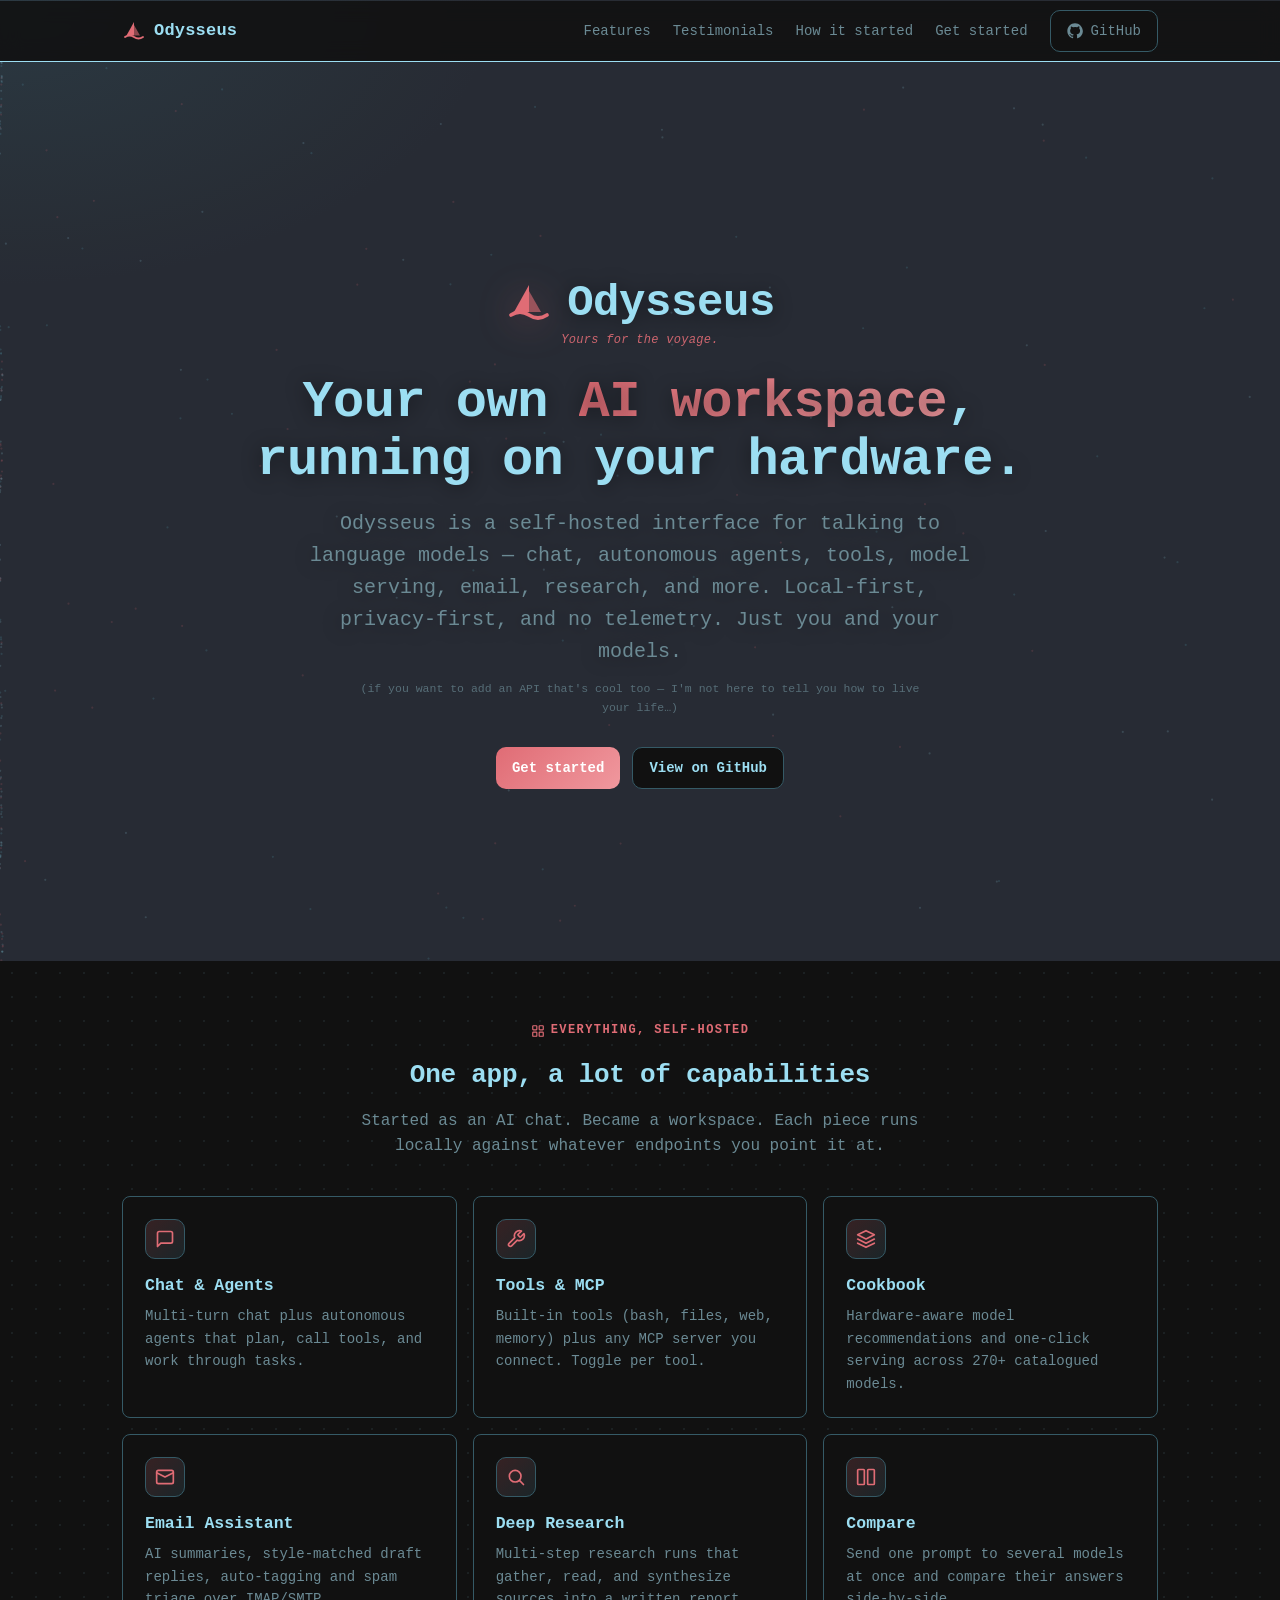
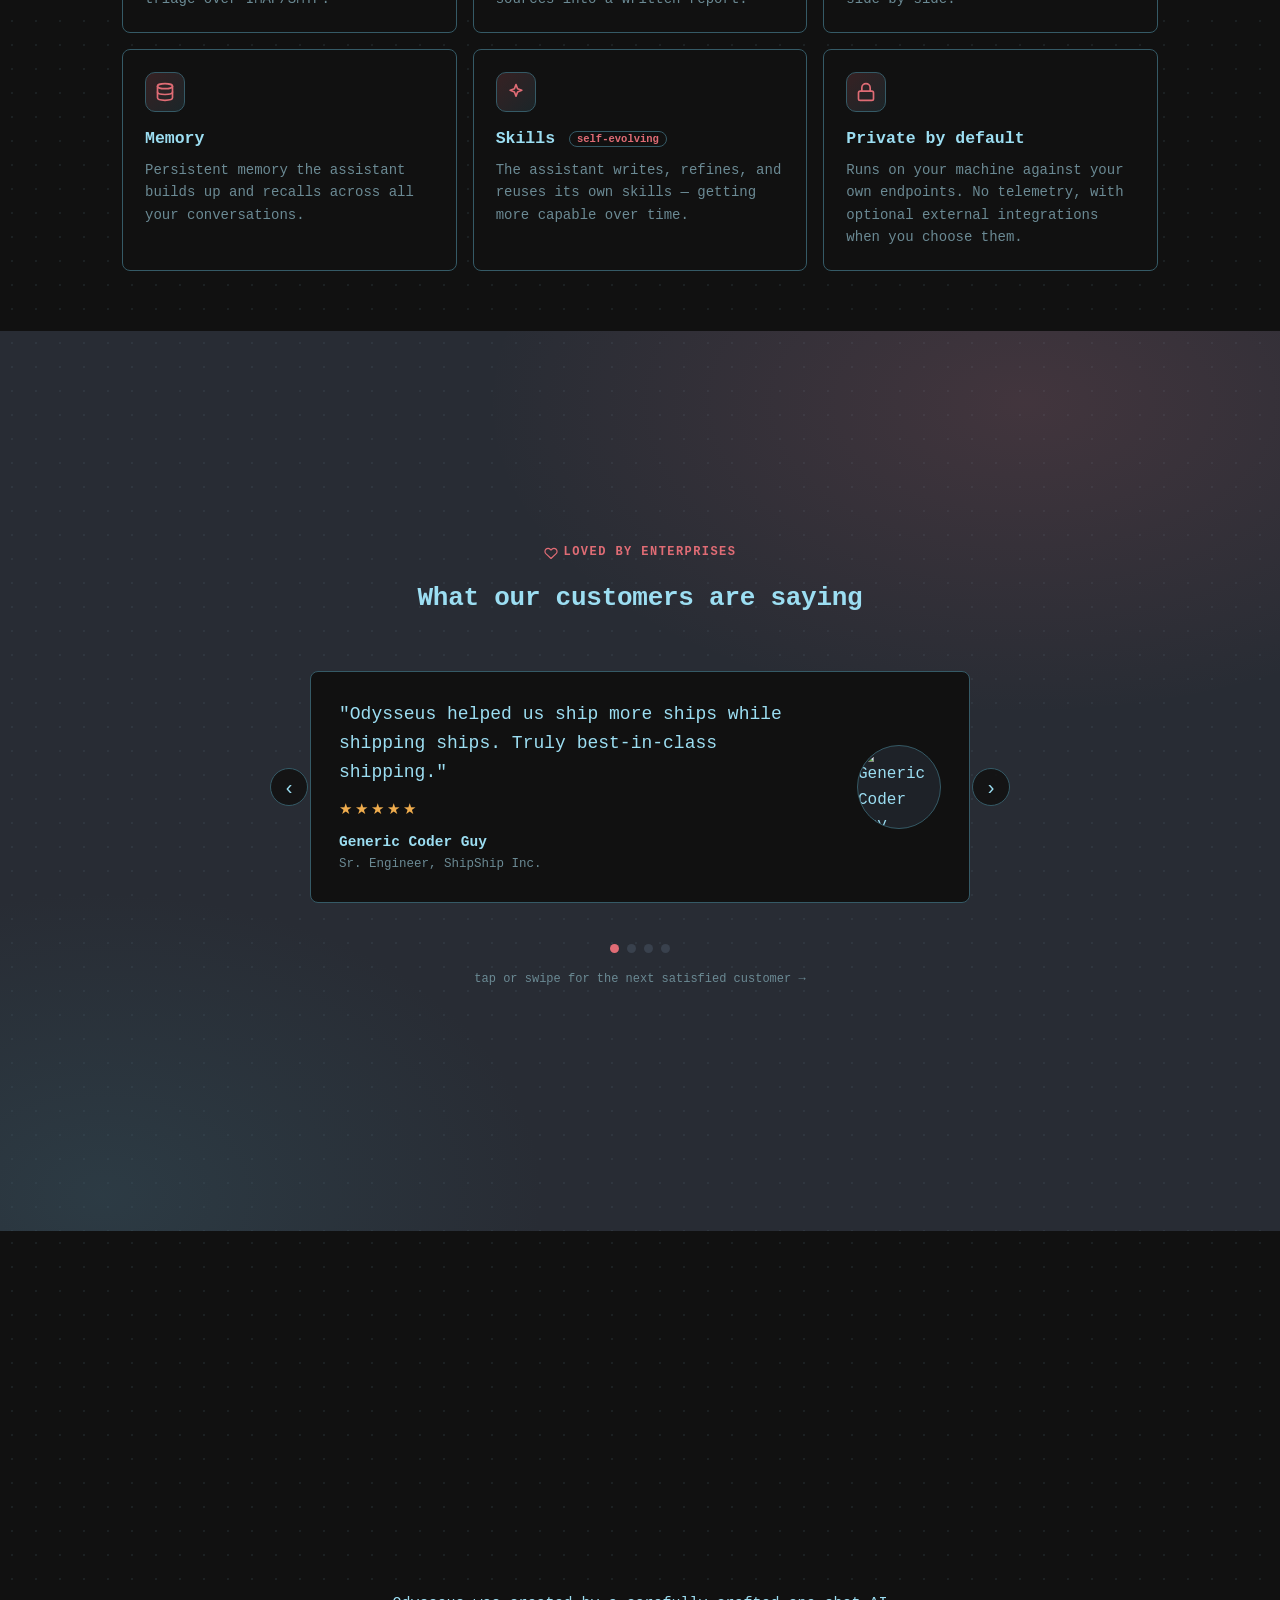
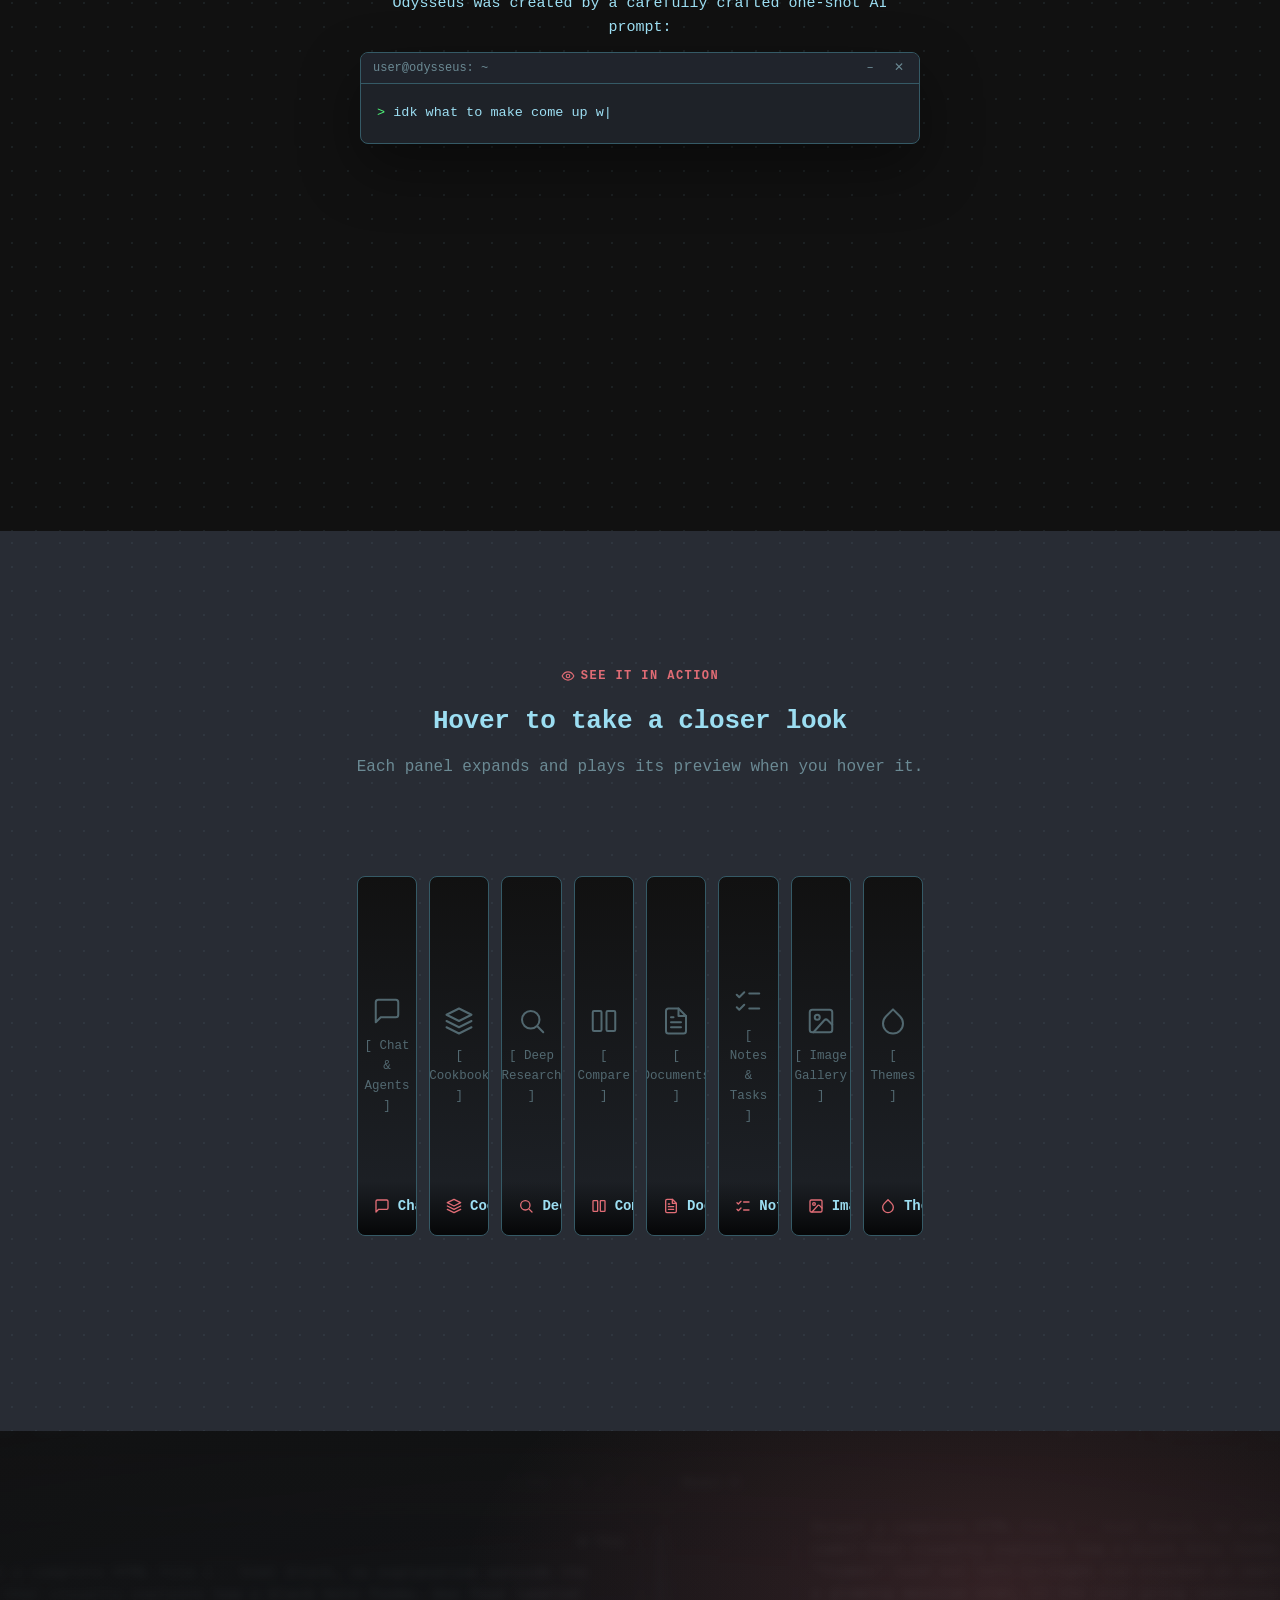
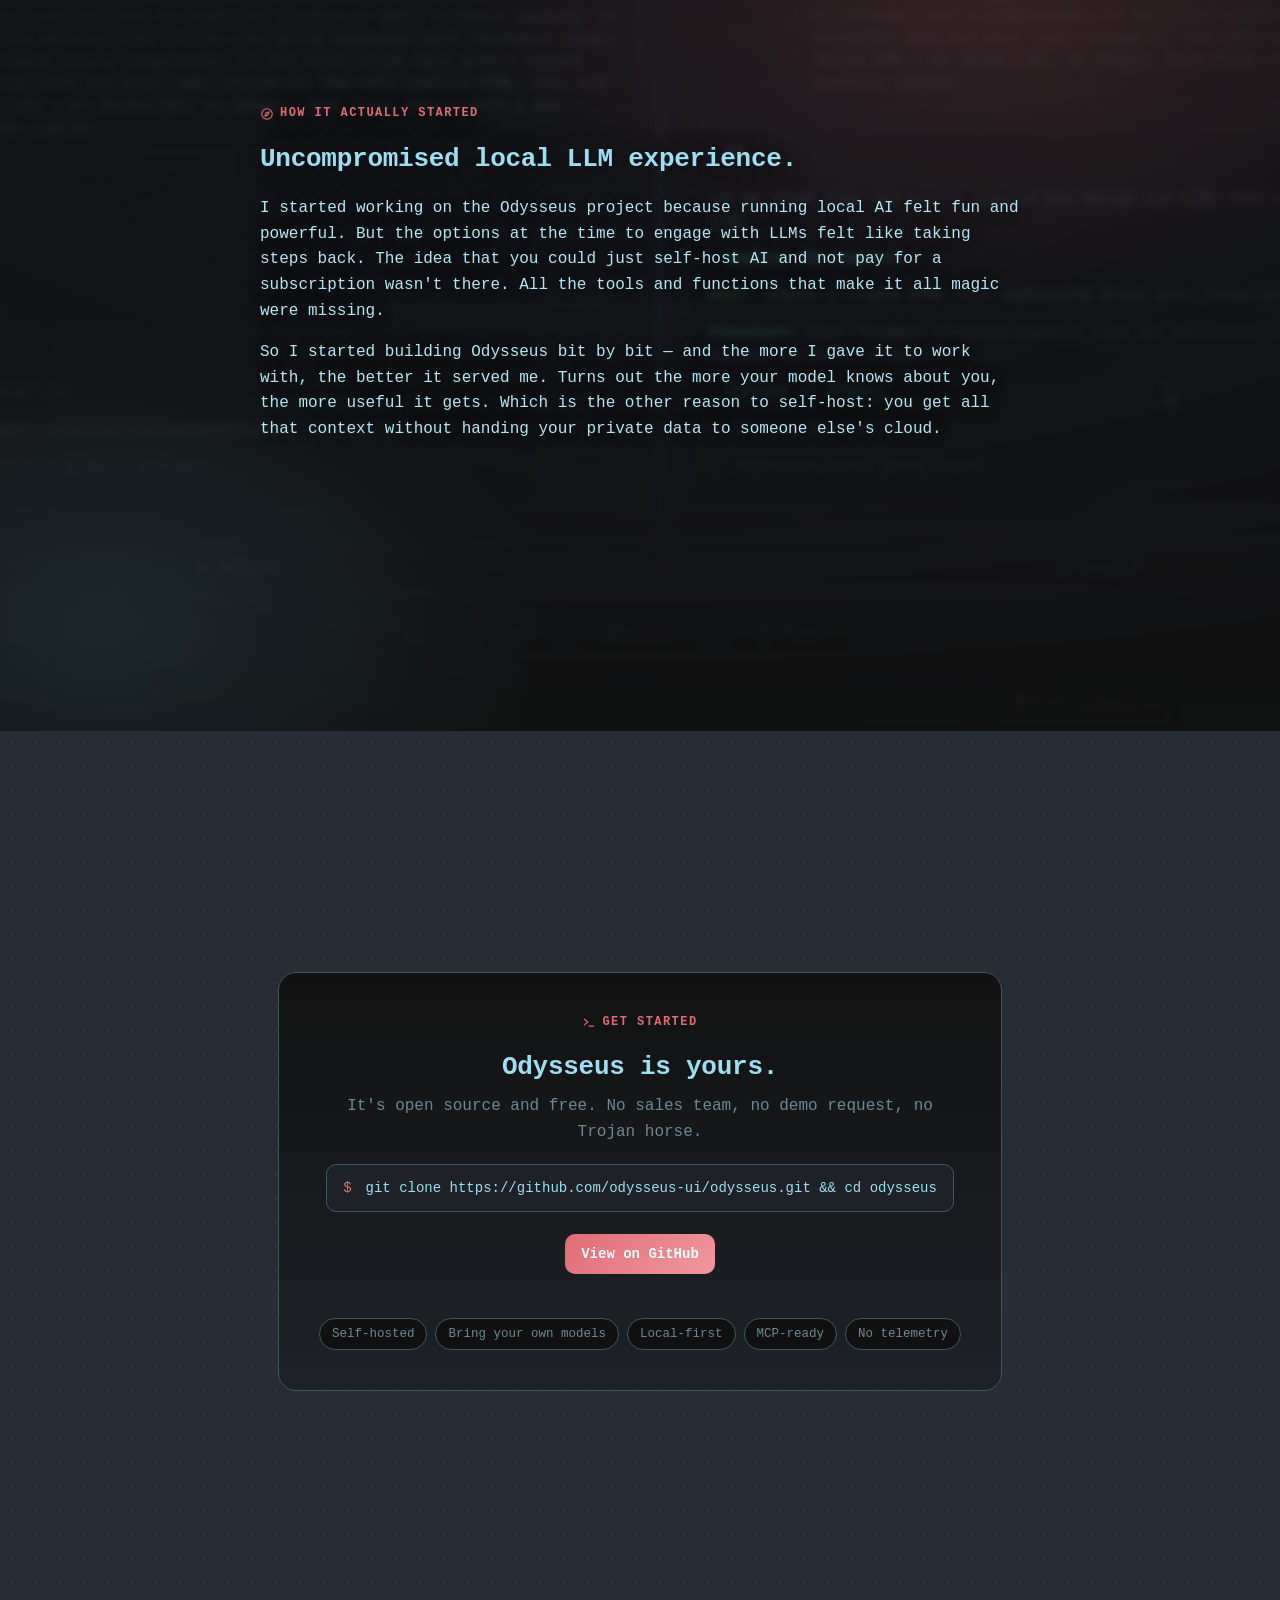
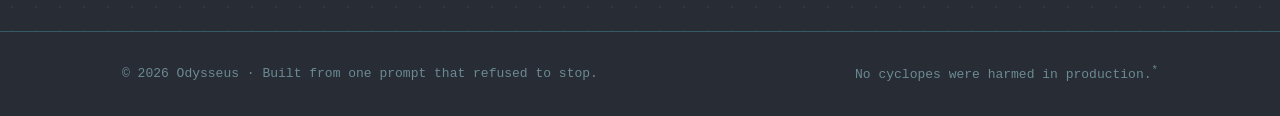
==== docs/index.html @ e5c99a5e "Odysseus v1.0" ====
<!DOCTYPE html>
<html lang="en">
<head>
<meta charset="utf-8">
<meta name="viewport" content="width=device-width, initial-scale=1.0">
<meta name="description" content="Odysseus — a self-hosted AI workspace: chat, agents, tools, model serving, email, research, and more. Your models, your hardware, your data.">
<title>Odysseus — A Self-Hosted AI Workspace</title>
<link rel="icon" type="image/svg+xml" href="data:image/svg+xml,%3Csvg xmlns='http://www.w3.org/2000/svg' viewBox='0 0 32 32'%3E%3Cpath d='M16 4L16 22L6 22Z' fill='%23e06c75'/%3E%3Cpath d='M16 8L16 22L24 22Z' fill='%23e06c75' opacity='0.6'/%3E%3Cpath d='M4 24Q10 20 16 24Q22 28 28 24' stroke='%23e06c75' stroke-width='2.5' fill='none' stroke-linecap='round'/%3E%3C/svg%3E">
<style>
  :root {
    /* Odysseus default theme — exact app tokens */
    --bg: #282c34;
    --bg2: #1e2228;          /* app code/hl background */
    --panel: #111;           /* app panel surface */
    --panel2: #1e2228;
    --fg: #9cdef2;           /* signature cyan text */
    --heading: #9cdef2;
    --muted: #6b8a94;        /* app subheader */
    --border: #355a66;       /* teal border */
    --accent: #e06c75;       /* app accent (the send-button coral) */
    --accent2: #f0989e;      /* lighter coral for gradients */
    --green: #50fa7b;
    --gold: #f0ad4e;         /* app --warn */
    --red: #e06c75;
    --radius: 8px;
  }
  * { box-sizing: border-box; }
  html { scroll-behavior: smooth; scroll-snap-type: y mandatory; scroll-padding-top: 60px; }
  /* Each section is a full-viewport "page" with its content centered, so only
     one shows at a time and the snap is obvious. */
  .hero, section {
    scroll-snap-align: start; min-height: 100vh;
    display: flex; flex-direction: column; justify-content: center;
  }
  /* Alternate the page backgrounds: slate (the body) ↔ black, to make each
     page boundary obvious. */
  /* Subtle dot-grid texture across the whole page. */
  section:nth-of-type(odd) {
    background-color: #111111;
    background-image: radial-gradient(circle, rgba(156,222,242,0.075) 1px, transparent 1.4px);
    background-size: 24px 24px;
  }
  section:nth-of-type(even) {
    background-color: var(--bg);
    background-image: radial-gradient(circle, rgba(156,222,242,0.06) 1px, transparent 1.4px);
    background-size: 24px 24px;
  }
  /* Customers section gets a brand-colored gradient glow over the dots. */
  #testimonials {
    background-color: var(--bg);
    background-image:
      radial-gradient(900px 520px at 80% 8%, rgba(224,108,117,0.14), transparent 60%),
      radial-gradient(760px 520px at 8% 96%, rgba(53,90,102,0.32), transparent 58%),
      radial-gradient(circle, rgba(156,222,242,0.06) 1px, transparent 1.4px);
    background-size: cover, cover, 24px 24px;
  }
  /* Domino reveal — each section fades/slides up as it scrolls into view. */
  .hero, section { opacity: 0; transform: translateY(24px); transition: opacity .6s cubic-bezier(.2,.7,.2,1), transform .6s cubic-bezier(.2,.7,.2,1); }
  .hero.in, section.in { opacity: 1; transform: none; }
  @media (prefers-reduced-motion: reduce) {
    html { scroll-snap-type: none; }
    .hero, section { opacity: 1 !important; transform: none !important; transition: none; }
  }
  /* Capabilities cards cascade in like the app's domino expand. */
  #features .feature { opacity: 0; transform: translateY(16px); }
  #features.in .feature { animation: domino-in .5s cubic-bezier(.2,.7,.2,1) forwards; }
  #features.in .feature:nth-child(1) { animation-delay: .04s; }
  #features.in .feature:nth-child(2) { animation-delay: .09s; }
  #features.in .feature:nth-child(3) { animation-delay: .14s; }
  #features.in .feature:nth-child(4) { animation-delay: .19s; }
  #features.in .feature:nth-child(5) { animation-delay: .24s; }
  #features.in .feature:nth-child(6) { animation-delay: .29s; }
  #features.in .feature:nth-child(7) { animation-delay: .34s; }
  #features.in .feature:nth-child(8) { animation-delay: .39s; }
  #features.in .feature:nth-child(9) { animation-delay: .44s; }
  @keyframes domino-in { to { opacity: 1; transform: none; } }
  body {
    margin: 0;
    background:
      radial-gradient(1100px 520px at 82% -10%, rgba(224,108,117,0.12), transparent 60%),
      radial-gradient(900px 520px at 0% 0%, rgba(53,90,102,0.30), transparent 55%),
      var(--bg);
    color: var(--fg);
    font-family: 'Fira Code', ui-monospace, SFMono-Regular, Menlo, Consolas, monospace;
    line-height: 1.6;
    -webkit-font-smoothing: antialiased;
  }
  a { color: var(--accent); text-decoration: none; }
  .wrap { max-width: 1080px; margin: 0 auto; padding: 0 22px; }

  /* Nav */
  nav {
    position: sticky; top: 0; z-index: 50;
    backdrop-filter: blur(10px);
    background: rgba(17,17,17,0.88);
    border-bottom: 1px solid #9cdef2;
  }
  nav .wrap { display: flex; align-items: center; justify-content: space-between; height: 60px; }
  .brand { display: flex; align-items: center; gap: 8px; font-weight: 700; font-size: 17px; letter-spacing: 0.2px; color: var(--heading); }
  .brand .boat { color: var(--accent); flex-shrink: 0; }
  .nav-links { display: flex; align-items: center; gap: 22px; }
  .nav-links a { color: var(--muted); font-size: 14px; font-weight: 500; }
  .nav-links a:hover { color: var(--fg); }
  .btn {
    display: inline-flex; align-items: center; gap: 8px;
    padding: 9px 16px; border-radius: 10px; font-weight: 600; font-size: 14px;
    border: 1px solid var(--border); color: var(--fg); background: var(--panel);
    transition: transform .12s ease, border-color .12s ease, background .12s ease;
  }
  .btn:hover { transform: translateY(-1px); border-color: var(--accent); }
  .btn.primary {
    background: linear-gradient(135deg, var(--accent), var(--accent2));
    color: #fff; border: none;
  }
  .btn.primary:hover { filter: brightness(1.07); }

  /* Hero */
  .hero { padding: 86px 0 40px; text-align: center; position: relative; overflow: hidden; }
  #hero-flow { position: absolute; inset: 0; width: 100%; height: 100%; z-index: 0; pointer-events: none; opacity: 0.9; }
  .hero .wrap { position: relative; z-index: 2; }
  .hero h1, .hero .lede, .hero .wordmark { text-shadow: 0 2px 20px rgba(0,0,0,0.45); }
  @media (prefers-reduced-motion: reduce) { #hero-flow { display: none; } }
  .badge {
    display: inline-flex; align-items: center; gap: 7px;
    font-size: 12.5px; color: var(--muted); border: 1px solid var(--border);
    background: var(--panel); padding: 5px 12px; border-radius: 999px; margin-bottom: 22px;
  }
  .badge .dot { width: 7px; height: 7px; border-radius: 50%; background: var(--green); box-shadow: 0 0 8px var(--green); }
  .hero-logo { display: flex; align-items: center; justify-content: center; gap: 14px; color: var(--accent); margin-bottom: 4px; }
  .hero-logo svg { filter: drop-shadow(0 4px 18px rgba(224,108,117,0.35)); }
  .hero-logo .wordmark { font-size: clamp(30px, 6vw, 44px); font-weight: 700; color: var(--heading); letter-spacing: -0.01em; line-height: 1; }
  .hero h1 {
    font-size: clamp(32px, 5.4vw, 52px); line-height: 1.12; margin: 0 0 18px;
    letter-spacing: -0.01em; font-weight: 700; color: var(--heading);
  }
  .hero h1 .grad {
    background: linear-gradient(120deg, var(--accent), var(--accent2));
    -webkit-background-clip: text; background-clip: text; -webkit-text-fill-color: transparent;
  }
  .hero .slogan { font-style: italic; color: var(--accent); font-size: 12px; margin: 0 0 24px; letter-spacing: 0.3px; opacity: 0.9; }
  .hero p.lede { font-size: clamp(16px, 2.4vw, 20px); color: var(--muted); max-width: 680px; margin: 0 auto 30px; }
  .hero-cta { display: flex; gap: 12px; justify-content: center; flex-wrap: wrap; }

  /* terminal origin card */
  .term-intro { color: var(--fg); font-size: clamp(13px, 1.8vw, 15px); margin: 34px auto 0; max-width: 560px; }
  .term {
    max-width: 620px; margin: 12px auto 0; text-align: left;
    background: var(--bg2); border: 1px solid var(--border); border-radius: var(--radius);
    overflow: hidden; box-shadow: 0 24px 60px rgba(0,0,0,0.4);
  }
  .term-bar { display: flex; align-items: center; justify-content: space-between; padding: 5px 6px 5px 12px; border-bottom: 1px solid var(--border); background: #20242c; }
  .term-bar .ttl { color: var(--muted); font-size: 12px; font-family: 'Fira Code', ui-monospace, monospace; }
  .term-bar .winbtns { display: flex; gap: 1px; }
  .term-bar .winbtns span { cursor: pointer; }
  .term { transition: opacity .18s ease, transform .18s ease; }
  /* Minimized = a rounded "pill", like the app's tab-down dock chip. */
  .term.term-min { max-width: max-content; border-radius: 999px; box-shadow: 0 6px 22px rgba(0,0,0,0.4); }
  .term.term-min .term-bar { border-bottom: none; border-radius: 999px; padding: 7px 10px 7px 16px; gap: 12px; background: var(--panel); }
  .term.term-min pre { display: none; }
  .term.term-closed { opacity: 0; transform: scale(0.96); pointer-events: none; height: 0; margin: 0 auto; border: 0; overflow: hidden; }
  .term-reopen {
    display: none; margin: 14px auto 0; font-family: 'Fira Code', monospace; font-size: 12px;
    color: var(--muted); background: none; border: 1px dashed var(--border); border-radius: 6px;
    padding: 5px 12px; cursor: pointer;
  }
  .term-reopen:hover { color: var(--accent); border-color: var(--accent); }
  .term-reopen.show { display: inline-block; }
  .term-bar .winbtns span {
    width: 28px; height: 20px; display: inline-flex; align-items: center; justify-content: center;
    border-radius: 4px; color: var(--muted); font-size: 12px; line-height: 1;
  }
  .term-bar .winbtns span:hover { background: rgba(156,222,242,0.12); color: var(--fg); }
  .term-bar .winbtns span.x:hover { background: #c0392b; color: #fff; }
  .term pre {
    margin: 0; padding: 18px 16px; font-family: ui-monospace, SFMono-Regular, Menlo, monospace;
    font-size: 13.5px; color: var(--fg); line-height: 1.7; white-space: pre-wrap;
  }
  .term .cs { color: var(--green); } .term .cm { color: #828997; }
  .term-cursor { display: inline-block; color: var(--fg); font-weight: 400; animation: term-blink 1.05s steps(1) infinite; }
  @keyframes term-blink { 50% { opacity: 0; } }

  /* Sections */
  section { padding: 60px 0; }
  .eyebrow { color: var(--accent); font-weight: 700; font-size: 12px; letter-spacing: 0.12em; text-transform: uppercase; display: inline-flex; align-items: center; gap: 6px; }
  .eyebrow svg { width: 14px; height: 14px; flex-shrink: 0; }
  h2.h { font-size: clamp(19px, 2.7vw, 26px); margin: 8px 0 12px; letter-spacing: -0.01em; color: var(--heading); font-weight: 700; }
  .sub { color: var(--muted); max-width: 620px; }
  .center { text-align: center; }
  .center .sub { margin: 0 auto; }

  /* Testimonial gag — single featured testimonial, click/swipe to cycle (all sizes) */
  .tcarousel-wrap { position: relative; max-width: 820px; margin: 36px auto 0; }
  .tarrow {
    position: absolute; top: 50%; transform: translateY(-50%); z-index: 4;
    width: 38px; height: 38px; border-radius: 50%;
    background: rgba(17,17,17,0.85); border: 1px solid var(--border); color: var(--fg);
    font-size: 20px; line-height: 1; cursor: pointer;
    display: flex; align-items: center; justify-content: center;
    transition: border-color .12s ease, color .12s ease;
  }
  .tarrow:hover { border-color: var(--accent); color: var(--accent); }
  .tarrow.prev { left: 0; }
  .tarrow.next { right: 0; }
  .tgrid {
    display: block; position: relative; overflow: hidden; cursor: pointer;
    margin: 0 auto; max-width: 740px;
  }
  .tgrid .tcard {
    display: none;
    flex-direction: row-reverse; align-items: center; gap: 24px; text-align: left;
    background: var(--panel); border: 1px solid var(--border); border-radius: var(--radius);
    padding: 28px;
  }
  .tgrid .tcard.active { display: flex; animation: tslide .25s ease both; }
  .tgrid .tcard.active.shake { animation: tshake .5s ease-in-out 2 both; }
  .tcard .av {
    width: 84px; height: 84px; border-radius: 50%; overflow: hidden;
    border: 1px solid var(--border); background: var(--panel2); flex: 0 0 auto;
  }
  .tcard .av img, .tcard .av svg { width: 100%; height: 100%; object-fit: cover; display: block; }
  .tcard .tmeta { flex: 1 1 auto; }
  .tcard .q { font-size: 18px; color: var(--fg); margin: 0 0 12px; }
  .tcard .stars { font-size: 15px; letter-spacing: 3px; margin: 0 0 8px; color: var(--gold); }
  .tcard .stars.zero { color: var(--muted); opacity: 0.5; }
  .tcard .nm { font-weight: 700; font-size: 14.5px; }
  .tcard .rl { color: var(--muted); font-size: 12.5px; }
  .tcard.cyclops { border-color: rgba(255,90,90,0.45); background: linear-gradient(180deg, rgba(255,80,80,0.06), var(--panel)); }
  .tcard.cyclops .q { color: #ff8a8a; font-weight: 700; letter-spacing: 0.4px; word-break: break-word; }
  .tnav { display: block; text-align: center; margin-top: 18px; }
  .tdot { display: inline-block; width: 9px; height: 9px; border-radius: 50%; background: #39414d; margin: 0 4px; cursor: pointer; }
  .tdot.on { background: var(--accent); }
  .thint { font-size: 12px; color: var(--muted); margin-top: 8px; }
  @keyframes tshake {
    0%,100% { transform: translateX(0) rotate(0); }
    10% { transform: translateX(-9px) rotate(-1.5deg); }
    20% { transform: translateX(9px) rotate(1.5deg); }
    35% { transform: translateX(-7px) rotate(-1deg); }
    50% { transform: translateX(7px) rotate(1deg); }
    65% { transform: translateX(-5px); } 80% { transform: translateX(4px); } 92% { transform: translateX(-2px); }
  }
  @keyframes tslide { from { opacity: 0; transform: translateX(24px); } to { opacity: 1; transform: none; } }

  .grid { display: grid; grid-template-columns: repeat(3, 1fr); gap: 16px; margin-top: 36px; }
  .feature {
    background: var(--panel); border: 1px solid var(--border); border-radius: var(--radius);
    padding: 22px; transition: transform .14s ease, border-color .14s ease;
  }
  .feature:hover { transform: translateY(-3px); border-color: var(--accent); }
  .feature .ico {
    width: 40px; height: 40px; border-radius: 10px; display: inline-flex; align-items: center; justify-content: center;
    background: linear-gradient(135deg, rgba(224,108,117,0.18), rgba(53,90,102,0.28));
    border: 1px solid var(--border); color: var(--accent); margin-bottom: 14px;
  }
  .feature h3 { margin: 0 0 6px; font-size: 16.5px; }
  .feature p { margin: 0; color: var(--muted); font-size: 14px; }

  /* Screenshot strip */
  .shotrow { display: grid; grid-template-columns: 1.4fr 1fr 1fr; gap: 16px; margin-top: 8px; }
  .shot {
    border: 1px solid var(--border); border-radius: var(--radius); overflow: hidden;
    background: linear-gradient(180deg, var(--panel), var(--panel2));
    aspect-ratio: 16/10; display: flex; align-items: center; justify-content: center;
    color: var(--muted); font-size: 13px; position: relative;
  }
  .shot .ph { display: flex; flex-direction: column; align-items: center; gap: 8px; opacity: 0.7; }
  .shot .frame-dots { position: absolute; top: 10px; left: 12px; display: flex; gap: 5px; }
  .shot .frame-dots i { width: 8px; height: 8px; border-radius: 50%; background: #39414d; display: inline-block; }

  /* Previews — expanding hover carousel that plays a video on hover */
  .previews { display: flex; align-items: center; gap: 12px; height: 480px; max-width: 1000px; margin: 36px auto 0; }
  .preview-panel {
    position: relative; flex: 1 1 0; min-width: 0; height: 360px; overflow: hidden;
    border: 1px solid var(--border); border-radius: var(--radius); cursor: pointer;
    background: linear-gradient(180deg, var(--panel), var(--panel2));
    transition: flex-grow .5s cubic-bezier(.2,.7,.2,1), height .5s cubic-bezier(.2,.7,.2,1), border-color .25s ease;
  }
  .previews:hover .preview-panel { flex-grow: 0.55; height: 300px; }
  .preview-panel:hover, .preview-panel:focus-visible { flex-grow: 3.4 !important; height: 480px !important; border-color: var(--accent); }
  .preview-panel .ph {
    position: absolute; inset: 0; display: flex; flex-direction: column;
    align-items: center; justify-content: center; gap: 10px;
    color: var(--muted); font-size: 12.5px; opacity: 0.7; text-align: center; padding: 8px;
  }
  .preview-panel video {
    position: absolute; inset: 0; width: 100%; height: 100%; object-fit: cover;
    z-index: 1; opacity: 0; transition: opacity .3s ease; background: transparent;
  }
  .preview-panel.has-video video { opacity: 1; }
  /* These clips have their action on the left, so show the left edge instead of
     the centered crop. */
  .preview-panel:has(source[src="document.webm"]) video,
  .preview-panel:has(source[src="notes.webm"]) video { object-position: right center; }
  .preview-panel .label {
    position: absolute; z-index: 2; left: 0; right: 0; bottom: 0; padding: 14px 16px;
    background: linear-gradient(0deg, rgba(0,0,0,0.82), transparent);
    color: var(--heading);
    display: flex; flex-direction: column; align-items: flex-start; gap: 4px;
  }
  .preview-panel .label .t { display: flex; align-items: center; gap: 8px; white-space: nowrap; font-weight: 700; font-size: 14px; }
  .preview-panel .label .ico { color: var(--accent); flex-shrink: 0; }
  .preview-panel .label .desc {
    font-weight: 400; font-size: 12.5px; line-height: 1.35; color: rgba(255,255,255,0.82);
    white-space: normal; max-height: 0; opacity: 0; overflow: hidden;
    transition: max-height .4s ease, opacity .4s ease;
  }
  .preview-panel:hover .label .desc, .preview-panel:focus-visible .label .desc { max-height: 64px; opacity: 1; }
  @media (max-width: 760px) {
    .previews { flex-direction: column; height: auto; }
    .preview-panel { height: 200px; flex: none; }
    .previews:hover .preview-panel, .preview-panel:hover { flex: none !important; }
    .preview-panel .label .desc { max-height: 64px; opacity: 1; }
  }

  /* Fullscreen video background for a section — treated as an ambient, cinematic
     backdrop (soft blur + slow drift) so it sets a mood without fighting the copy. */
  .has-bg-video { position: relative; overflow: hidden; }
  .has-bg-video .sec-bg {
    position: absolute; inset: 0; width: 100%; height: 100%;
    object-fit: cover; z-index: 0; pointer-events: none;
    /* blur softens the busy frame; the extra scale hides the blurred edges */
    filter: blur(4px) saturate(1.08) brightness(0.92);
    transform: scale(1.12);
    transform-origin: 55% 45%;
    animation: bg-drift 36s ease-in-out infinite alternate;
    will-change: transform;
  }
  @keyframes bg-drift {
    from { transform: scale(1.12) translate(0, 0); }
    to   { transform: scale(1.2) translate(-2.5%, -1.5%); }
  }
  .has-bg-video .sec-bg-tint {
    position: absolute; inset: 0; z-index: 1; pointer-events: none;
    background:
      radial-gradient(900px 520px at 78% 18%, rgba(224,108,117,0.16), transparent 60%),
      radial-gradient(760px 520px at 8% 88%, rgba(53,90,102,0.30), transparent 58%),
      linear-gradient(180deg, rgba(17,17,17,0.86), rgba(17,17,17,0.62) 42%, rgba(17,17,17,0.92)),
      radial-gradient(1200px 680px at 50% 46%, rgba(17,17,17,0.18), rgba(17,17,17,0.74));
  }
  .has-bg-video .wrap { position: relative; z-index: 2; }
  /* Lift the copy off the moving backdrop. */
  .has-bg-video .eyebrow,
  .has-bg-video .h { text-shadow: 0 2px 22px rgba(0,0,0,0.7); }
  .has-bg-video .sub { color: #b9e6f4; text-shadow: 0 1px 14px rgba(0,0,0,0.75); }
  .hero.has-bg-video h1, .hero.has-bg-video .wordmark,
  .hero.has-bg-video .lede, .hero.has-bg-video .slogan { text-shadow: 0 2px 22px rgba(0,0,0,0.72); }
  @media (prefers-reduced-motion: reduce) {
    .has-bg-video .sec-bg { animation: none; transform: scale(1.12); }
  }

  /* Get started */
  .start {
    background: linear-gradient(180deg, var(--panel), var(--bg2));
    border: 1px solid var(--border); border-radius: 18px; padding: 40px; text-align: center;
  }
  .codeblock {
    display: inline-flex; align-items: center; gap: 14px; margin: 18px auto 8px;
    background: var(--bg2); border: 1px solid var(--border); border-radius: 10px;
    padding: 12px 16px; font-family: ui-monospace, monospace; font-size: 14px; color: var(--fg);
  }
  .codeblock .prompt { color: var(--accent); }
  .pill-row { display: flex; gap: 8px; justify-content: center; flex-wrap: wrap; margin-top: 44px; }
  .pill { font-size: 12.5px; color: var(--muted); border: 1px solid var(--border); border-radius: 999px; padding: 5px 12px; background: var(--panel); }

  footer { border-top: 1px solid var(--border); padding: 30px 0; color: var(--muted); font-size: 13px; }
  footer .wrap { display: flex; justify-content: space-between; align-items: center; flex-wrap: wrap; gap: 12px; }

  @media (max-width: 820px) {
    .grid { grid-template-columns: repeat(2, 1fr); }
    .shotrow { grid-template-columns: 1fr; }
    .nav-links a:not(.btn) { display: none; }
  }
  @media (max-width: 520px) {
    .grid { grid-template-columns: 1fr; }
    .tgrid .tcard { padding: 20px; gap: 16px; }
    .tcard .av { width: 64px; height: 64px; }
    .tcard .q { font-size: 15px; }
  }
</style>
</head>
<body>

  <nav>
    <div class="wrap">
      <div class="brand">
        <svg class="boat" viewBox="0 0 32 32" width="24" height="24" aria-hidden="true"><path d="M16 4L16 22L6 22Z" fill="currentColor"/><path d="M16 8L16 22L24 22Z" fill="currentColor" opacity="0.6"/><path d="M4 24Q10 20 16 24Q22 28 28 24" stroke="currentColor" stroke-width="2.5" fill="none" stroke-linecap="round"/></svg>
        Odysseus
      </div>
      <div class="nav-links">
        <a href="#features">Features</a>
        <a href="#testimonials">Testimonials</a>
        <a href="#how">How it started</a>
        <a href="#start">Get started</a>
        <a class="btn" href="https://github.com/odysseus-ui/odysseus" target="_blank">
          <svg width="16" height="16" viewBox="0 0 24 24" fill="currentColor"><path d="M12 .5C5.7.5.5 5.7.5 12c0 5.1 3.3 9.4 7.9 10.9.6.1.8-.2.8-.6v-2c-3.2.7-3.9-1.5-3.9-1.5-.5-1.3-1.3-1.7-1.3-1.7-1-.7.1-.7.1-.7 1.2.1 1.8 1.2 1.8 1.2 1 1.8 2.7 1.3 3.4 1 .1-.8.4-1.3.7-1.6-2.6-.3-5.3-1.3-5.3-5.7 0-1.3.5-2.3 1.2-3.1-.1-.3-.5-1.5.1-3.1 0 0 1-.3 3.3 1.2a11.5 11.5 0 0 1 6 0C17.3 4.7 18.3 5 18.3 5c.6 1.6.2 2.8.1 3.1.8.8 1.2 1.8 1.2 3.1 0 4.4-2.7 5.4-5.3 5.7.4.4.8 1.1.8 2.2v3.3c0 .4.2.7.8.6 4.6-1.5 7.9-5.8 7.9-10.9C23.5 5.7 18.3.5 12 .5z"/></svg>
          GitHub
        </a>
      </div>
    </div>
  </nav>

  <!-- HERO -->
  <header class="hero">
    <canvas id="hero-flow" aria-hidden="true"></canvas>
    <div class="wrap">
      <div class="hero-logo">
        <svg viewBox="0 0 32 32" width="48" height="48" aria-hidden="true"><path d="M16 4L16 22L6 22Z" fill="currentColor"/><path d="M16 8L16 22L24 22Z" fill="currentColor" opacity="0.6"/><path d="M4 24Q10 20 16 24Q22 28 28 24" stroke="currentColor" stroke-width="2.5" fill="none" stroke-linecap="round"/></svg>
        <span class="wordmark">Odysseus</span>
      </div>
      <p class="slogan">Yours for the voyage.</p>
      <h1>Your own <span class="grad">AI workspace</span>,<br>running on your hardware.</h1>
      <p class="lede">
        Odysseus is a self-hosted interface for talking to language models &mdash; chat,
        autonomous agents, tools, model serving, email, research, and more. Local-first,
        privacy-first, and no telemetry. Just you and your models.
      </p>
      <p style="font-size:11.5px; color:var(--muted); opacity:0.7; max-width:560px; margin:-18px auto 30px;">
        (if you want to add an API that's cool too &mdash; I'm not here to tell you how to live your life&hellip;)
      </p>
      <div class="hero-cta">
        <a class="btn primary" href="#start">Get started</a>
        <a class="btn" href="https://github.com/odysseus-ui/odysseus" target="_blank">View on GitHub</a>
      </div>

    </div>
  </header>

  <!-- FEATURES -->
  <section id="features">
    <div class="wrap">
      <div class="center">
        <div class="eyebrow"><svg viewBox="0 0 24 24" fill="none" stroke="currentColor" stroke-width="2" stroke-linecap="round" stroke-linejoin="round"><rect x="3" y="3" width="7" height="7" rx="1"/><rect x="14" y="3" width="7" height="7" rx="1"/><rect x="14" y="14" width="7" height="7" rx="1"/><rect x="3" y="14" width="7" height="7" rx="1"/></svg>Everything, self-hosted</div>
        <h2 class="h">One app, a lot of capabilities</h2>
        <p class="sub">Started as an AI chat. Became a workspace. Each piece runs locally against
          whatever endpoints you point it at.</p>
      </div>
      <div class="grid">
        <div class="feature">
          <span class="ico"><svg width="20" height="20" viewBox="0 0 24 24" fill="none" stroke="currentColor" stroke-width="2" stroke-linecap="round" stroke-linejoin="round"><path d="M21 15a2 2 0 0 1-2 2H7l-4 4V5a2 2 0 0 1 2-2h14a2 2 0 0 1 2 2z"/></svg></span>
          <h3>Chat &amp; Agents</h3>
          <p>Multi-turn chat plus autonomous agents that plan, call tools, and work through tasks.</p>
        </div>
        <div class="feature">
          <span class="ico"><svg width="20" height="20" viewBox="0 0 24 24" fill="none" stroke="currentColor" stroke-width="2" stroke-linecap="round" stroke-linejoin="round"><path d="M14.7 6.3a1 1 0 0 0 0 1.4l1.6 1.6a1 1 0 0 0 1.4 0l3.8-3.8a6 6 0 0 1-7.9 7.9l-6.9 6.9a2.1 2.1 0 0 1-3-3l6.9-6.9a6 6 0 0 1 7.9-7.9z"/></svg></span>
          <h3>Tools &amp; MCP</h3>
          <p>Built-in tools (bash, files, web, memory) plus any MCP server you connect. Toggle per tool.</p>
        </div>
        <div class="feature">
          <span class="ico"><svg width="20" height="20" viewBox="0 0 24 24" fill="none" stroke="currentColor" stroke-width="2" stroke-linecap="round" stroke-linejoin="round"><path d="M12 2 2 7l10 5 10-5-10-5zM2 17l10 5 10-5M2 12l10 5 10-5"/></svg></span>
          <h3>Cookbook</h3>
          <p>Hardware-aware model recommendations and one-click serving across 270+ catalogued models.</p>
        </div>
        <div class="feature">
          <span class="ico"><svg width="20" height="20" viewBox="0 0 24 24" fill="none" stroke="currentColor" stroke-width="2" stroke-linecap="round" stroke-linejoin="round"><rect x="2" y="4" width="20" height="16" rx="2"/><path d="m22 7-10 5L2 7"/></svg></span>
          <h3>Email Assistant</h3>
          <p>AI summaries, style-matched draft replies, auto-tagging and spam triage over IMAP/SMTP.</p>
        </div>
        <div class="feature">
          <span class="ico"><svg width="20" height="20" viewBox="0 0 24 24" fill="none" stroke="currentColor" stroke-width="2" stroke-linecap="round" stroke-linejoin="round"><circle cx="11" cy="11" r="7"/><path d="M21 21l-4.3-4.3"/></svg></span>
          <h3>Deep Research</h3>
          <p>Multi-step research runs that gather, read, and synthesize sources into a written report.</p>
        </div>
        <div class="feature">
          <span class="ico"><svg width="20" height="20" viewBox="0 0 24 24" fill="none" stroke="currentColor" stroke-width="2" stroke-linecap="round" stroke-linejoin="round"><rect x="2" y="3" width="8" height="18" rx="1"/><rect x="14" y="3" width="8" height="18" rx="1"/></svg></span>
          <h3>Compare</h3>
          <p>Send one prompt to several models at once and compare their answers side-by-side.</p>
        </div>
        <div class="feature">
          <span class="ico"><svg width="20" height="20" viewBox="0 0 24 24" fill="none" stroke="currentColor" stroke-width="2" stroke-linecap="round" stroke-linejoin="round"><ellipse cx="12" cy="5" rx="9" ry="3"/><path d="M3 5v14c0 1.7 4 3 9 3s9-1.3 9-3V5"/><path d="M3 12c0 1.7 4 3 9 3s9-1.3 9-3"/></svg></span>
          <h3>Memory</h3>
          <p>Persistent memory the assistant builds up and recalls across all your conversations.</p>
        </div>
        <div class="feature">
          <span class="ico"><svg width="20" height="20" viewBox="0 0 24 24" fill="none" stroke="currentColor" stroke-width="2" stroke-linecap="round" stroke-linejoin="round"><path d="M12 3l1.9 5.1L19 10l-5.1 1.9L12 17l-1.9-5.1L5 10l5.1-1.9z"/></svg></span>
          <h3>Skills <span style="font-size:10.5px;font-weight:700;color:var(--accent);border:1px solid var(--border);border-radius:999px;padding:1px 7px;margin-left:4px;vertical-align:middle;">self-evolving</span></h3>
          <p>The assistant writes, refines, and reuses its own skills &mdash; getting more capable over time.</p>
        </div>
        <div class="feature">
          <span class="ico"><svg width="20" height="20" viewBox="0 0 24 24" fill="none" stroke="currentColor" stroke-width="2" stroke-linecap="round" stroke-linejoin="round"><rect x="3" y="11" width="18" height="11" rx="2"/><path d="M7 11V7a5 5 0 0 1 10 0v4"/></svg></span>
          <h3>Private by default</h3>
          <p>Runs on your machine against your own endpoints. No telemetry, with optional external integrations when you choose them.</p>
        </div>
      </div>
    </div>
  </section>

  <!-- TESTIMONIALS (gag) -->
  <section id="testimonials" style="padding-top:30px;">
    <div class="wrap">
      <div class="center">
        <div class="eyebrow"><svg viewBox="0 0 24 24" fill="none" stroke="currentColor" stroke-width="2" stroke-linecap="round" stroke-linejoin="round"><path d="M20.8 5.6a5.2 5.2 0 0 0-7.4 0L12 7l-1.4-1.4a5.2 5.2 0 1 0-7.4 7.4L12 21.4l8.8-8.4a5.2 5.2 0 0 0 0-7.4z"/></svg>Loved by enterprises</div>
        <h2 class="h">What our customers are saying</h2>
      </div>

      <div class="tcarousel-wrap">
      <button class="tarrow prev" type="button" aria-label="Previous testimonial">&#8249;</button>
      <div class="tgrid" id="tcarousel">

        <!-- Coder guy -->
        <figure class="tcard">
          <span class="av"><img src="https://cdn.prod.website-files.com/66708f90d7e407423093fa76/66708f91d7e407423093fd21_john-carter-testimonial-image-dentistry-x-webflow-template.png" alt="Generic Coder Guy" loading="lazy"></span>
          <div class="tmeta">
            <p class="q">"Odysseus helped us ship more ships while shipping ships. Truly best-in-class shipping."</p>
            <div class="stars">&#9733;&#9733;&#9733;&#9733;&#9733;</div>
            <div class="nm">Generic Coder Guy</div>
            <div class="rl">Sr. Engineer, ShipShip Inc.</div>
          </div>
        </figure>

        <!-- Woman -->
        <figure class="tcard">
          <span class="av"><img src="https://images.pexels.com/photos/5876695/pexels-photo-5876695.jpeg?auto=compress&amp;cs=tinysrgb&amp;w=160&amp;h=160&amp;fit=crop" alt="A real woman" loading="lazy"></span>
          <div class="tmeta">
            <p class="q">"I'm a real person. This is a real testimonial. By a real woman."</p>
            <div class="stars">&#9733;&#9733;&#9733;&#9733;&#9733;</div>
            <div class="nm">Generic Corporate Woman</div>
            <div class="rl">VP of Verticals, Things LLC</div>
          </div>
        </figure>

        <!-- Cyclops -->
        <figure class="tcard cyclops" data-shake="1">
          <span class="av" style="border-color:rgba(255,90,90,0.6);">
            <svg viewBox="0 0 72 72" width="54" height="54" fill="none" stroke="#cbd5e1" stroke-width="2">
              <rect x="0" y="0" width="72" height="72" fill="#16241a"/>
              <circle cx="36" cy="32" r="18" fill="#7fae7f" stroke="#5a7a5a"/>
              <line x1="29" y1="22" x2="43" y2="34" stroke="#ff5a5a" stroke-width="3"/>
              <line x1="43" y1="22" x2="29" y2="34" stroke="#ff5a5a" stroke-width="3"/>
              <ellipse cx="36" cy="45" rx="7" ry="9" fill="#3a0a0a" stroke="#200"/>
              <path d="M31 51 l-1 4" stroke="#fff" stroke-width="2"/><path d="M41 51 l1 4" stroke="#fff" stroke-width="2"/>
            </svg>
          </span>
          <div class="tmeta">
            <p class="q">"AHHHHHHHHHHHHHHHHHHHHHHHHHHHHH"</p>
            <div class="stars zero">&#9734;&#9734;&#9734;&#9734;&#9734;</div>
            <div class="nm">Polyphemus</div>
            <div class="rl">Cyclops, Cave Solutions (on leave)</div>
          </div>
        </figure>

        <!-- Corporate -->
        <figure class="tcard">
          <span class="av">
            <svg viewBox="0 0 80 80" aria-hidden="true">
              <rect width="80" height="80" rx="18" fill="#111827"/>
              <circle cx="40" cy="29" r="14" fill="#d1d5db"/>
              <path d="M18 70c4-18 15-27 22-27s18 9 22 27" fill="#374151"/>
              <path d="M28 58h24l-5 12H33z" fill="#e06c75"/>
              <path d="M32 14h16l6 11H26z" fill="#f8fafc"/>
            </svg>
          </span>
          <div class="tmeta">
            <p class="q">"Anyway, as I was saying &mdash; best-in-class."</p>
            <div class="stars">&#9733;&#9733;&#9733;&#9733;&#9733;</div>
            <div class="nm">Chad Corporate</div>
            <div class="rl">Chief Executive Officer</div>
          </div>
        </figure>

      </div>
      <button class="tarrow next" type="button" aria-label="Next testimonial">&#8250;</button>
      </div>
      <div class="tnav" id="tnav"></div>
    </div>
  </section>


  <!-- The one-shot prompt it started from (gag) -->
  <section style="padding-top:0;">
    <div class="wrap" style="text-align:center;">
      <p class="term-intro">Odysseus was created by a carefully crafted one-shot AI prompt:</p>
      <div class="term">
        <div class="term-bar">
          <span class="ttl">user@odysseus: ~</span>
          <span class="winbtns"><span data-term="min" title="Minimize">&#8211;</span><span class="x" data-term="close" title="Close">&#10005;</span></span>
        </div>
        <pre id="term-pre"><span class="cs">&gt;</span> idk what to make come up with something oh make an AI chat but make it good and make it look nice</pre>
      </div>
      <button class="term-reopen" type="button">&#10005; reopen terminal</button>
    </div>
  </section>

  <!-- PREVIEWS — hover to expand + play -->
  <section id="previews">
    <div class="wrap">
      <div class="center">
        <div class="eyebrow"><svg viewBox="0 0 24 24" fill="none" stroke="currentColor" stroke-width="2" stroke-linecap="round" stroke-linejoin="round"><path d="M2 12s3.6-7 10-7 10 7 10 7-3.6 7-10 7-10-7-10-7z"/><circle cx="12" cy="12" r="3"/></svg>See it in action</div>
        <h2 class="h">Hover to take a closer look</h2>
        <p class="sub center">Each panel expands and plays its preview when you hover it.</p>
      </div>
      <div class="previews">
        <div class="preview-panel" tabindex="0">
          <div class="ph"><svg width="30" height="30" viewBox="0 0 24 24" fill="none" stroke="currentColor" stroke-width="1.6" stroke-linecap="round" stroke-linejoin="round"><path d="M21 15a2 2 0 0 1-2 2H7l-4 4V5a2 2 0 0 1 2-2h14a2 2 0 0 1 2 2z"/></svg><span>[ Chat &amp; Agents ]</span></div>
          <video muted loop playsinline preload="none"><source src="chat.webm" type="video/webm"><source src="chat.mp4" type="video/mp4"></video>
          <div class="label"><span class="t"><svg class="ico" width="16" height="16" viewBox="0 0 24 24" fill="none" stroke="currentColor" stroke-width="2" stroke-linecap="round" stroke-linejoin="round"><path d="M21 15a2 2 0 0 1-2 2H7l-4 4V5a2 2 0 0 1 2-2h14a2 2 0 0 1 2 2z"/></svg>Chat &amp; Agents</span><span class="desc">Talk to any local model, or give it tools and let the agent run.</span></div>
        </div>
        <div class="preview-panel" tabindex="0">
          <div class="ph"><svg width="30" height="30" viewBox="0 0 24 24" fill="none" stroke="currentColor" stroke-width="1.6" stroke-linecap="round" stroke-linejoin="round"><path d="M12 2 2 7l10 5 10-5-10-5zM2 17l10 5 10-5M2 12l10 5 10-5"/></svg><span>[ Cookbook ]</span></div>
          <div class="label"><span class="t"><svg class="ico" width="16" height="16" viewBox="0 0 24 24" fill="none" stroke="currentColor" stroke-width="2" stroke-linecap="round" stroke-linejoin="round"><path d="M12 2 2 7l10 5 10-5-10-5zM2 17l10 5 10-5M2 12l10 5 10-5"/></svg>Cookbook</span><span class="desc">Download, serve, and manage local models across your machines.</span></div>
        </div>
        <div class="preview-panel" tabindex="0">
          <div class="ph"><svg width="30" height="30" viewBox="0 0 24 24" fill="none" stroke="currentColor" stroke-width="1.6" stroke-linecap="round" stroke-linejoin="round"><circle cx="11" cy="11" r="7"/><path d="m21 21-4.35-4.35"/></svg><span>[ Deep Research ]</span></div>
          <video muted loop playsinline preload="none"><source src="research.webm" type="video/webm"><source src="research.mp4" type="video/mp4"></video>
          <div class="label"><span class="t"><svg class="ico" width="16" height="16" viewBox="0 0 24 24" fill="none" stroke="currentColor" stroke-width="2" stroke-linecap="round" stroke-linejoin="round"><circle cx="11" cy="11" r="7"/><path d="m21 21-4.35-4.35"/></svg>Deep Research</span><span class="desc">Ask once: it searches, reads sources, and writes back a cited report.</span></div>
        </div>
        <div class="preview-panel" tabindex="0">
          <div class="ph"><svg width="30" height="30" viewBox="0 0 24 24" fill="none" stroke="currentColor" stroke-width="1.6" stroke-linecap="round" stroke-linejoin="round"><rect x="3" y="4" width="7" height="16" rx="1"/><rect x="14" y="4" width="7" height="16" rx="1"/></svg><span>[ Compare ]</span></div>
          <video muted loop playsinline preload="none"><source src="compare.webm" type="video/webm"><source src="compare.mp4" type="video/mp4"></video>
          <div class="label"><span class="t"><svg class="ico" width="16" height="16" viewBox="0 0 24 24" fill="none" stroke="currentColor" stroke-width="2" stroke-linecap="round" stroke-linejoin="round"><rect x="3" y="4" width="7" height="16" rx="1"/><rect x="14" y="4" width="7" height="16" rx="1"/></svg>Compare</span><span class="desc">Send one prompt to many models at once and watch them answer side by side.</span></div>
        </div>
        <div class="preview-panel" tabindex="0">
          <div class="ph"><svg width="30" height="30" viewBox="0 0 24 24" fill="none" stroke="currentColor" stroke-width="1.6" stroke-linecap="round" stroke-linejoin="round"><path d="M14 2H6a2 2 0 0 0-2 2v16a2 2 0 0 0 2 2h12a2 2 0 0 0 2-2V8z"/><path d="M14 2v6h6"/><path d="M16 13H8M16 17H8M10 9H8"/></svg><span>[ Documents ]</span></div>
          <video muted loop playsinline preload="none"><source src="document.webm" type="video/webm"><source src="document.mp4" type="video/mp4"></video>
          <div class="label"><span class="t"><svg class="ico" width="16" height="16" viewBox="0 0 24 24" fill="none" stroke="currentColor" stroke-width="2" stroke-linecap="round" stroke-linejoin="round"><path d="M14 2H6a2 2 0 0 0-2 2v16a2 2 0 0 0 2 2h12a2 2 0 0 0 2-2V8z"/><path d="M14 2v6h6"/><path d="M16 13H8M16 17H8M10 9H8"/></svg>Documents</span><span class="desc">A document editor that puts you first — work on what you want, with AI help when you want it.</span></div>
        </div>
        <div class="preview-panel" tabindex="0">
          <div class="ph"><svg width="30" height="30" viewBox="0 0 24 24" fill="none" stroke="currentColor" stroke-width="1.6" stroke-linecap="round" stroke-linejoin="round"><path d="m3 7 2 2 4-4"/><path d="m3 17 2 2 4-4"/><path d="M13 6h8M13 18h8"/></svg><span>[ Notes &amp; Tasks ]</span></div>
          <video muted loop playsinline preload="none"><source src="notes.webm" type="video/webm"><source src="notes.mp4" type="video/mp4"></video>
          <div class="label"><span class="t"><svg class="ico" width="16" height="16" viewBox="0 0 24 24" fill="none" stroke="currentColor" stroke-width="2" stroke-linecap="round" stroke-linejoin="round"><path d="m3 7 2 2 4-4"/><path d="m3 17 2 2 4-4"/><path d="M13 6h8M13 18h8"/></svg>Notes &amp; Tasks</span><span class="desc">Capture notes and to-dos, or let scheduled agents work and brief you after.</span></div>
        </div>
        <div class="preview-panel" tabindex="0">
          <div class="ph"><svg width="30" height="30" viewBox="0 0 24 24" fill="none" stroke="currentColor" stroke-width="1.6" stroke-linecap="round" stroke-linejoin="round"><rect x="3" y="3" width="18" height="18" rx="2"/><circle cx="9" cy="9" r="2"/><path d="m21 15-3.6-3.6a2 2 0 0 0-2.8 0L6 21"/></svg><span>[ Image Gallery ]</span></div>
          <video muted loop playsinline preload="none"><source src="gallery.webm" type="video/webm"><source src="gallery.mp4" type="video/mp4"></video>
          <div class="label"><span class="t"><svg class="ico" width="16" height="16" viewBox="0 0 24 24" fill="none" stroke="currentColor" stroke-width="2" stroke-linecap="round" stroke-linejoin="round"><rect x="3" y="3" width="18" height="18" rx="2"/><circle cx="9" cy="9" r="2"/><path d="m21 15-3.6-3.6a2 2 0 0 0-2.8 0L6 21"/></svg>Image Gallery</span><span class="desc">Generate, edit, remove backgrounds, and inpaint in your own gallery.</span></div>
        </div>
        <div class="preview-panel" tabindex="0">
          <div class="ph"><svg width="30" height="30" viewBox="0 0 24 24" fill="none" stroke="currentColor" stroke-width="1.6" stroke-linecap="round" stroke-linejoin="round"><path d="M12 2.7 6.3 8.4a8 8 0 1 0 11.4 0z"/></svg><span>[ Themes ]</span></div>
          <video muted loop playsinline preload="none"><source src="theme.webm" type="video/webm"><source src="theme.mp4" type="video/mp4"></video>
          <div class="label"><span class="t"><svg class="ico" width="16" height="16" viewBox="0 0 24 24" fill="none" stroke="currentColor" stroke-width="2" stroke-linecap="round" stroke-linejoin="round"><path d="M12 2.7 6.3 8.4a8 8 0 1 0 11.4 0z"/></svg>Themes</span><span class="desc">Restyle and make it yours — edit your own, or ask the agent to make one.</span></div>
        </div>
      </div>
    </div>
  </section>

  <!-- HOW IT STARTED -->
  <section id="how" class="has-bg-video">
    <video class="sec-bg" autoplay muted loop playsinline preload="auto"><source src="bg.webm" type="video/webm"><source src="bg.mp4" type="video/mp4"></video>
    <div class="sec-bg-tint"></div>
    <div class="wrap">
      <div class="eyebrow"><svg viewBox="0 0 24 24" fill="none" stroke="currentColor" stroke-width="2" stroke-linecap="round" stroke-linejoin="round"><circle cx="12" cy="12" r="9"/><path d="m15.6 8.4-2.1 5.1-5.1 2.1 2.1-5.1z"/></svg>How it actually started</div>
      <h2 class="h">Uncompromised local LLM experience.</h2>
      <p class="sub" style="max-width:760px;">
        I started working on the Odysseus project because running local AI felt fun and powerful.
        But the options at the time to engage with LLMs felt like taking steps back. The idea that you
        could just self-host AI and not pay for a subscription wasn't there. All the tools and functions
        that make it all magic were missing.
      </p>
      <p class="sub" style="max-width:760px; margin-top:14px;">
        So I started building Odysseus bit by bit &mdash; and the more I gave it to work with, the
        better it served me. Turns out the more your model knows about you, the more useful it gets.
        Which is the other reason to self-host: you get all that context without handing your private
        data to someone else's cloud.      </p>
    </div>
  </section>

  <!-- GET STARTED -->
  <section id="start">
    <div class="wrap">
      <div class="start">
        <div class="eyebrow"><svg viewBox="0 0 24 24" fill="none" stroke="currentColor" stroke-width="2" stroke-linecap="round" stroke-linejoin="round"><path d="M4 17l6-5-6-5"/><path d="M12 19h8"/></svg>Get started</div>
        <h2 class="h" style="margin-bottom:6px;">Odysseus is yours.</h2>
        <p class="sub center" style="margin:0 auto;">It's open source and free. No sales team, no demo request, no Trojan horse.</p>
        <div class="codeblock"><span class="prompt">$</span> git clone https://github.com/odysseus-ui/odysseus.git &amp;&amp; cd odysseus</div>
        <div>
          <a class="btn primary" href="https://github.com/odysseus-ui/odysseus" target="_blank" style="margin-top:14px;">View on GitHub</a>
        </div>
        <div class="pill-row">
          <span class="pill">Self-hosted</span>
          <span class="pill">Bring your own models</span>
          <span class="pill">Local-first</span>
          <span class="pill">MCP-ready</span>
          <span class="pill">No telemetry</span>
        </div>
      </div>
    </div>
  </section>

  <footer>
    <div class="wrap">
      <div>&copy; 2026 Odysseus &middot; Built from one prompt that refused to stop.</div>
      <div>No cyclopes were harmed in production.<sup>*</sup></div>
    </div>
  </footer>

  <script>
    // Hero background: Perlin flow field — colored particle streams (ported from
    // the app's own background effect, scoped to the hero and brand-colored).
    (function () {
      var canvas = document.getElementById('hero-flow');
      if (!canvas) return;
      if (window.matchMedia && window.matchMedia('(prefers-reduced-motion: reduce)').matches) return;
      var hero = canvas.parentElement, ctx = canvas.getContext('2d');
      var dpr = Math.min(window.devicePixelRatio || 1, 2);
      var W, H, t = 0, particles = [];
      var COLORS = ['#9cdef2', '#e06c75', '#5fb6cc'];   // cyan, coral, teal
      var FADE = 'rgba(40,44,52,0.06)';                 // trail fade toward --bg
      function n2(x, y) { var n = Math.sin(x * 12.9898 + y * 78.233) * 43758.5453; return n - Math.floor(n); }
      function noise(x, y) {
        var ix = Math.floor(x), iy = Math.floor(y), fx = x - ix, fy = y - iy;
        var a = n2(ix, iy), b = n2(ix + 1, iy), c = n2(ix, iy + 1), d = n2(ix + 1, iy + 1);
        var ux = fx * fx * (3 - 2 * fx), uy = fy * fy * (3 - 2 * fy);
        return a + (b - a) * ux + (c - a) * uy + (a - b - c + d) * ux * uy;
      }
      function resize() {
        W = hero.clientWidth; H = hero.clientHeight;
        canvas.width = W * dpr; canvas.height = H * dpr;
        canvas.style.width = W + 'px'; canvas.style.height = H + 'px';
        ctx.setTransform(dpr, 0, 0, dpr, 0, 0);
        if (!particles.length) {
          for (var i = 0; i < 260; i++) particles.push({ x: Math.random() * W, y: Math.random() * H, life: Math.random(), c: COLORS[i % COLORS.length] });
        }
      }
      resize();
      window.addEventListener('resize', resize);
      function draw() {
        requestAnimationFrame(draw);
        ctx.fillStyle = FADE; ctx.fillRect(0, 0, W, H);
        for (var i = 0; i < particles.length; i++) {
          var p = particles[i];
          var ang = noise(p.x * 0.004 + t * 0.0008, p.y * 0.004 + 100) * Math.PI * 6;
          var sp = 1 + noise(p.x * 0.003, p.y * 0.003 + 50) * 1.5;
          p.x += Math.cos(ang) * sp; p.y += Math.sin(ang) * sp; p.life -= 0.001;
          if (p.life <= 0 || p.x < 0 || p.x > W || p.y < 0 || p.y > H) { p.x = Math.random() * W; p.y = Math.random() * H; p.life = 1; }
          ctx.beginPath(); ctx.arc(p.x, p.y, 1.1, 0, Math.PI * 2);
          ctx.fillStyle = p.c; ctx.globalAlpha = p.life * 0.18; ctx.fill();
        }
        ctx.globalAlpha = 1; t++;
      }
      draw();
    })();

    // Typewriter for the origin terminal: type line 1, pause 2s, line 2, pause
    // 2s, line 3, hold 4s, then reset and loop. Blinking "|" cursor throughout.
    (function () {
      var pre = document.getElementById('term-pre');
      if (!pre) return;
      var lines = [
        { p: '<span class="cs">&gt;</span> ', t: 'idk what to make come up with something oh make an AI chat but make it good and make it look nice' }
      ];
      var CURSOR = '<span class="term-cursor">|</span>';
      var TYPE_MS = 40;
      var done = [], li = 0, timer = null;

      function render(partial) {
        pre.innerHTML = done.join('\n') + (done.length ? '\n' : '') + partial + CURSOR;
      }
      function typeLine() {
        var ln = lines[li], i = 0;
        (function step() {
          if (i <= ln.t.length) {
            render(ln.p + ln.t.slice(0, i));
            i++; timer = setTimeout(step, TYPE_MS);
          } else {
            done.push(ln.p + ln.t);
            li++;
            if (li >= lines.length) timer = setTimeout(reset, 4000);  // hold last line 4s
            else timer = setTimeout(typeLine, 2000);                  // pause 2s before next
          }
        })();
      }
      function reset() { clearTimeout(timer); done = []; li = 0; typeLine(); }

      // Start typing only when the terminal scrolls into view (and replay each
      // time you return to it).
      if ('IntersectionObserver' in window) {
        var io2 = new IntersectionObserver(function (entries) {
          entries.forEach(function (e) { if (e.isIntersecting) reset(); });
        }, { threshold: 0.45 });
        io2.observe(pre);
      } else {
        reset();
      }
    })();

    // Previews: hovering a panel expands it (CSS) and plays its video; the
    // video only becomes visible once it actually starts playing, so missing
    // files just leave the labeled placeholder.
    (function () {
      document.querySelectorAll('.preview-panel').forEach(function (p) {
        var v = p.querySelector('video');
        if (!v) return;
        v.addEventListener('playing', function () { p.classList.add('has-video'); });
        v.addEventListener('pause', function () { /* keep last frame */ });
        var play = function () { var pr = v.play(); if (pr && pr.catch) pr.catch(function () {}); };
        p.addEventListener('mouseenter', play);
        p.addEventListener('focus', play);
        p.addEventListener('mouseleave', function () { v.pause(); });
        p.addEventListener('blur', function () { v.pause(); });
        p.addEventListener('click', function () { if (v.paused) play(); else v.pause(); });
      });
    })();

    // Domino reveal: fade/slide each section in as it scrolls into view.
    (function () {
      var els = document.querySelectorAll('.hero, section');
      if (!('IntersectionObserver' in window)) {
        els.forEach(function (e) { e.classList.add('in'); });
        return;
      }
      var io = new IntersectionObserver(function (entries) {
        entries.forEach(function (e) {
          if (e.isIntersecting) { e.target.classList.add('in'); io.unobserve(e.target); }
        });
      }, { threshold: 0.12, rootMargin: '0px 0px -8% 0px' });
      els.forEach(function (e) { io.observe(e); });
    })();

    // Fake terminal window buttons — minimize, maximize, close (and reopen).
    (function () {
      var term = document.querySelector('.term');
      var reopen = document.querySelector('.term-reopen');
      if (!term) return;
      term.querySelectorAll('.winbtns [data-term]').forEach(function (b) {
        b.addEventListener('click', function () {
          var act = b.getAttribute('data-term');
          if (act === 'min') term.classList.toggle('term-min');
          else if (act === 'close') {
            term.classList.add('term-closed');
            if (reopen) reopen.classList.add('show');
          }
        });
      });
      if (reopen) reopen.addEventListener('click', function () {
        term.classList.remove('term-closed', 'term-min');
        reopen.classList.remove('show');
      });
    })();

    // Mobile testimonial carousel: tap or swipe to advance; Polyphemus shakes ~1s.
    (function () {
      var carousel = document.getElementById('tcarousel');
      var nav = document.getElementById('tnav');
      if (!carousel || !nav) return;
      var cards = [].slice.call(carousel.querySelectorAll('.tcard'));
      if (!cards.length) return;
      var idx = 0;

      var dots = cards.map(function (_, k) {
        var d = document.createElement('span');
        d.className = 'tdot';
        d.addEventListener('click', function (e) { e.stopPropagation(); show(k); });
        nav.appendChild(d);
        return d;
      });
      var hint = document.createElement('div');
      hint.className = 'thint';
      hint.textContent = 'tap or swipe for the next satisfied customer →';
      nav.appendChild(hint);

      function show(i) {
        idx = (i + cards.length) % cards.length;
        cards.forEach(function (c, k) { c.classList.toggle('active', k === idx); c.classList.remove('shake'); });
        dots.forEach(function (d, k) { d.classList.toggle('on', k === idx); });
        var cur = cards[idx];
        if (cur.getAttribute('data-shake') === '1') {
          void cur.offsetWidth;
          cur.classList.add('shake');
          setTimeout(function () { cur.classList.remove('shake'); }, 1000);
        }
      }

      carousel.addEventListener('click', function () { show(idx + 1); });

      var _prev = document.querySelector('.tarrow.prev');
      var _next = document.querySelector('.tarrow.next');
      if (_prev) _prev.addEventListener('click', function (e) { e.stopPropagation(); show(idx - 1); });
      if (_next) _next.addEventListener('click', function (e) { e.stopPropagation(); show(idx + 1); });

      var sx = null;
      carousel.addEventListener('touchstart', function (e) { sx = e.touches[0].clientX; }, { passive: true });
      carousel.addEventListener('touchend', function (e) {
        if (sx === null) return;
        var dx = e.changedTouches[0].clientX - sx;
        if (Math.abs(dx) > 30) { show(idx + (dx < 0 ? 1 : -1)); }
        sx = null;
      });

      show(0);
    })();
  </script>

</body>
</html>
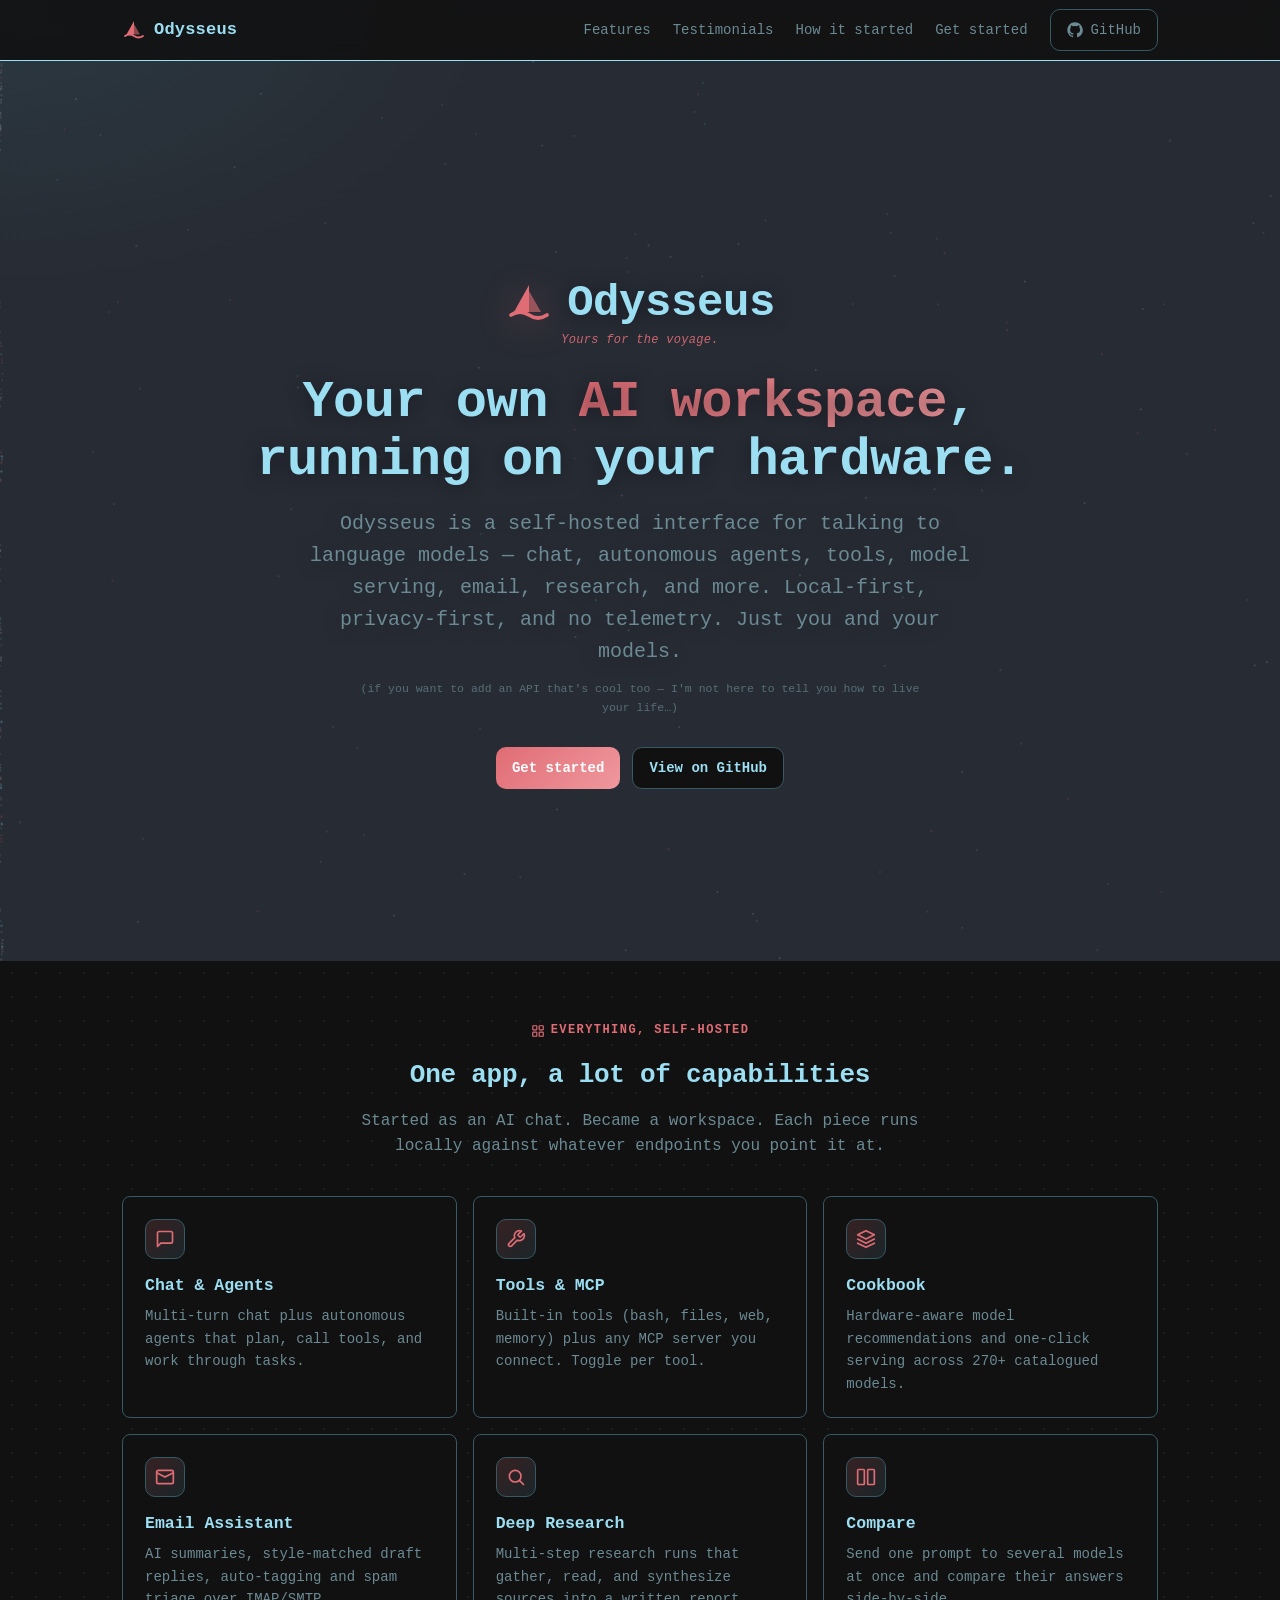
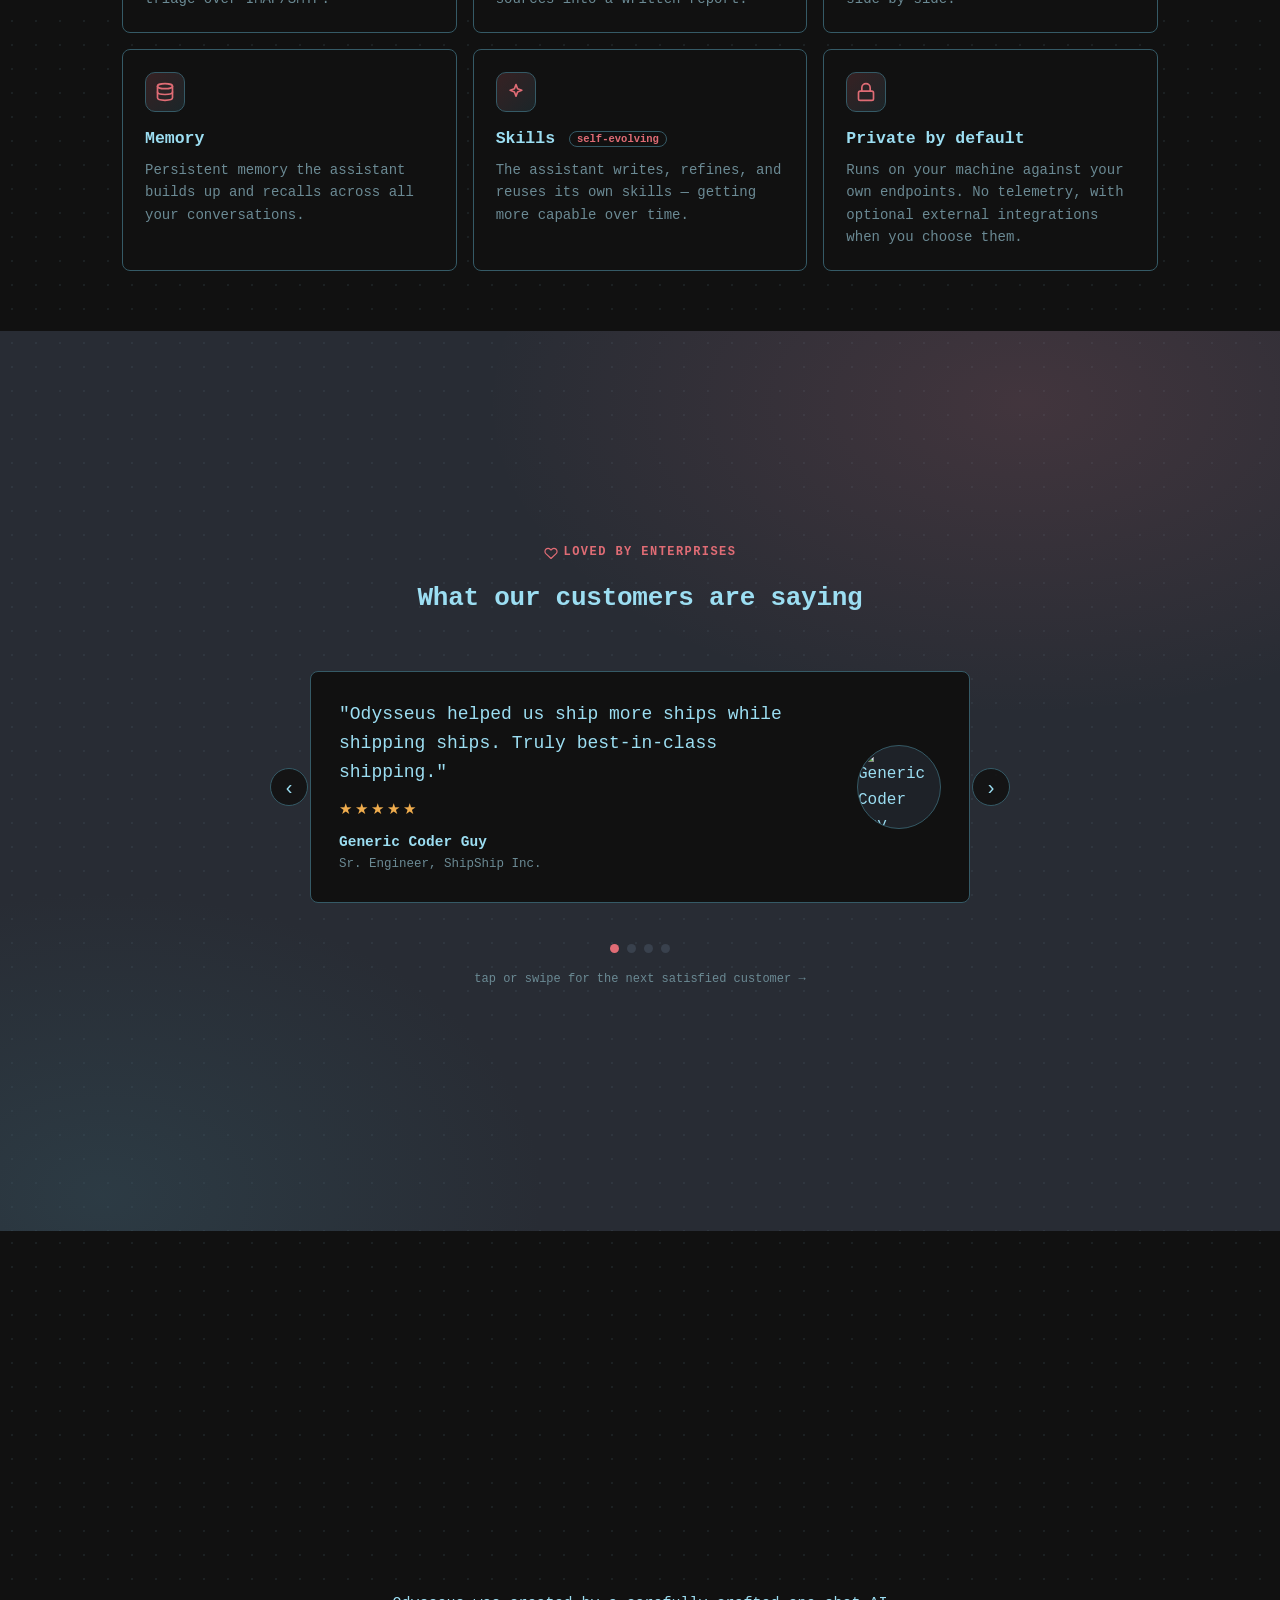
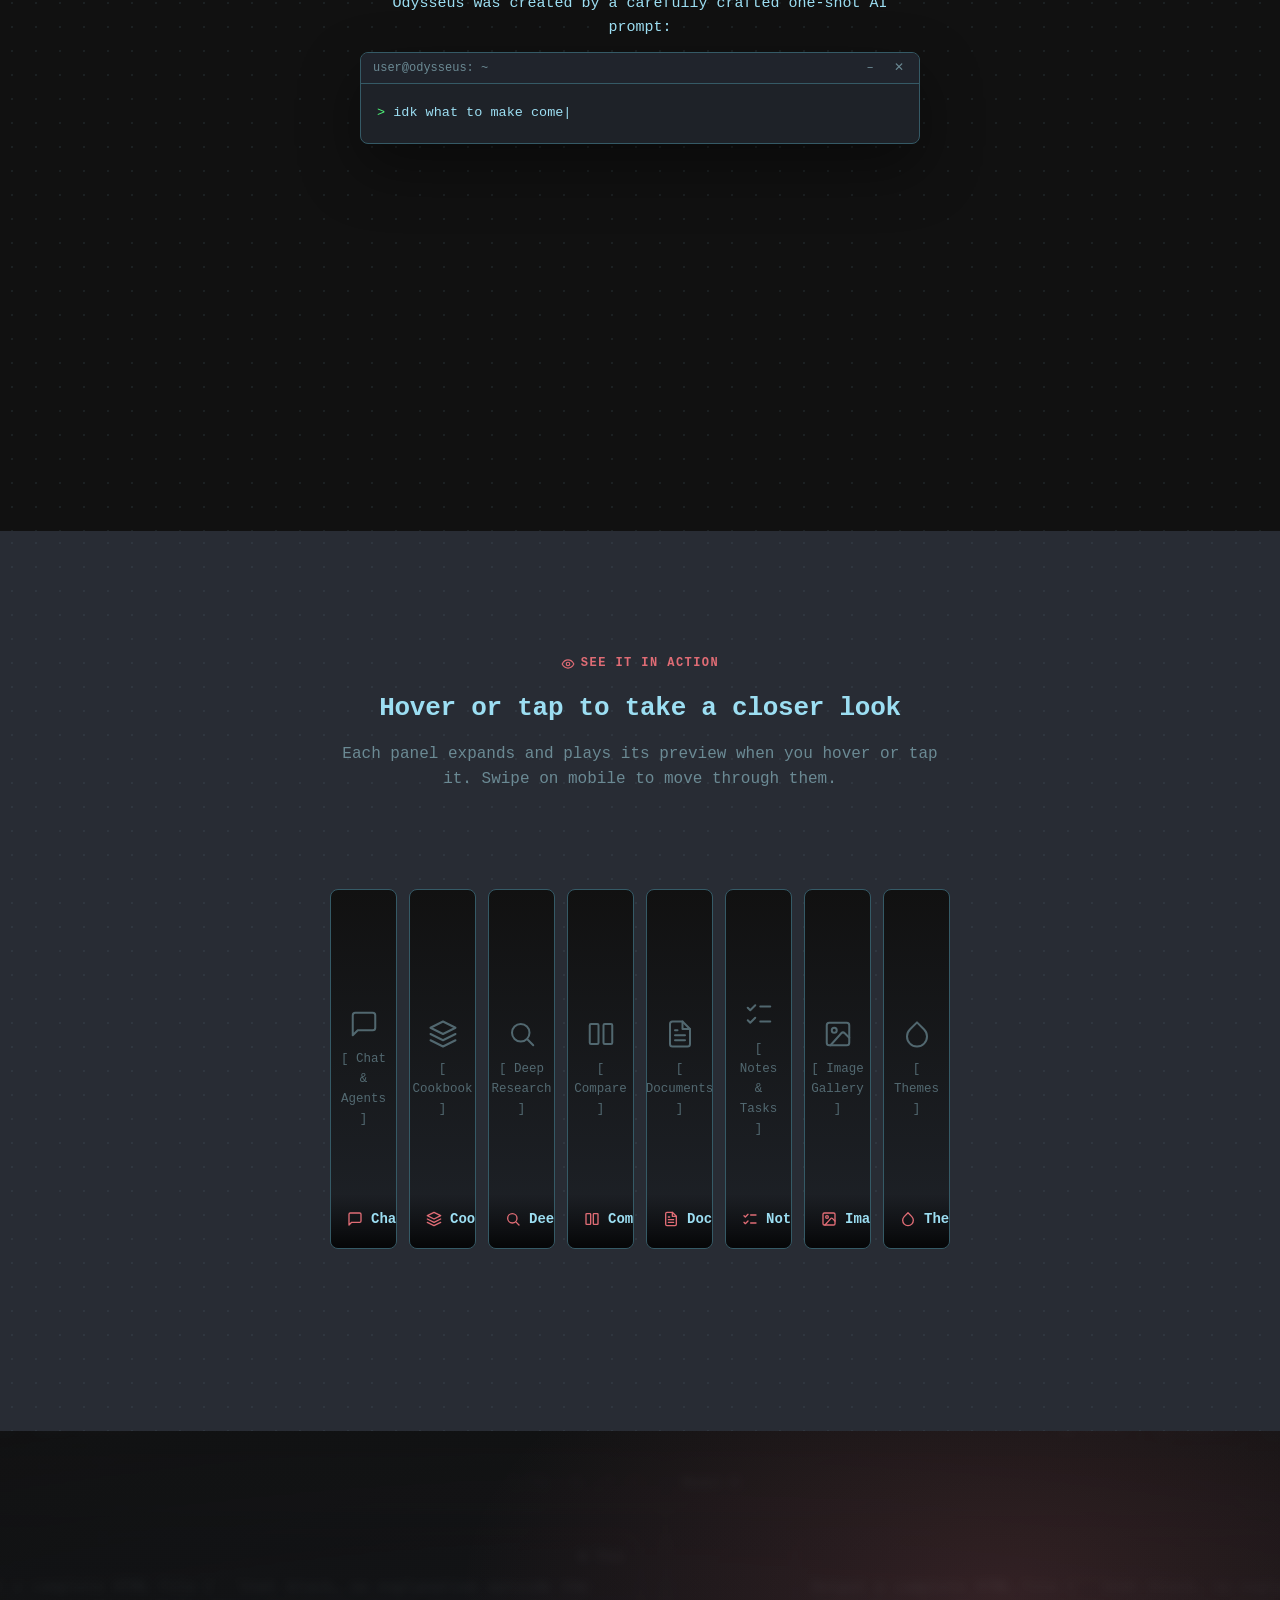
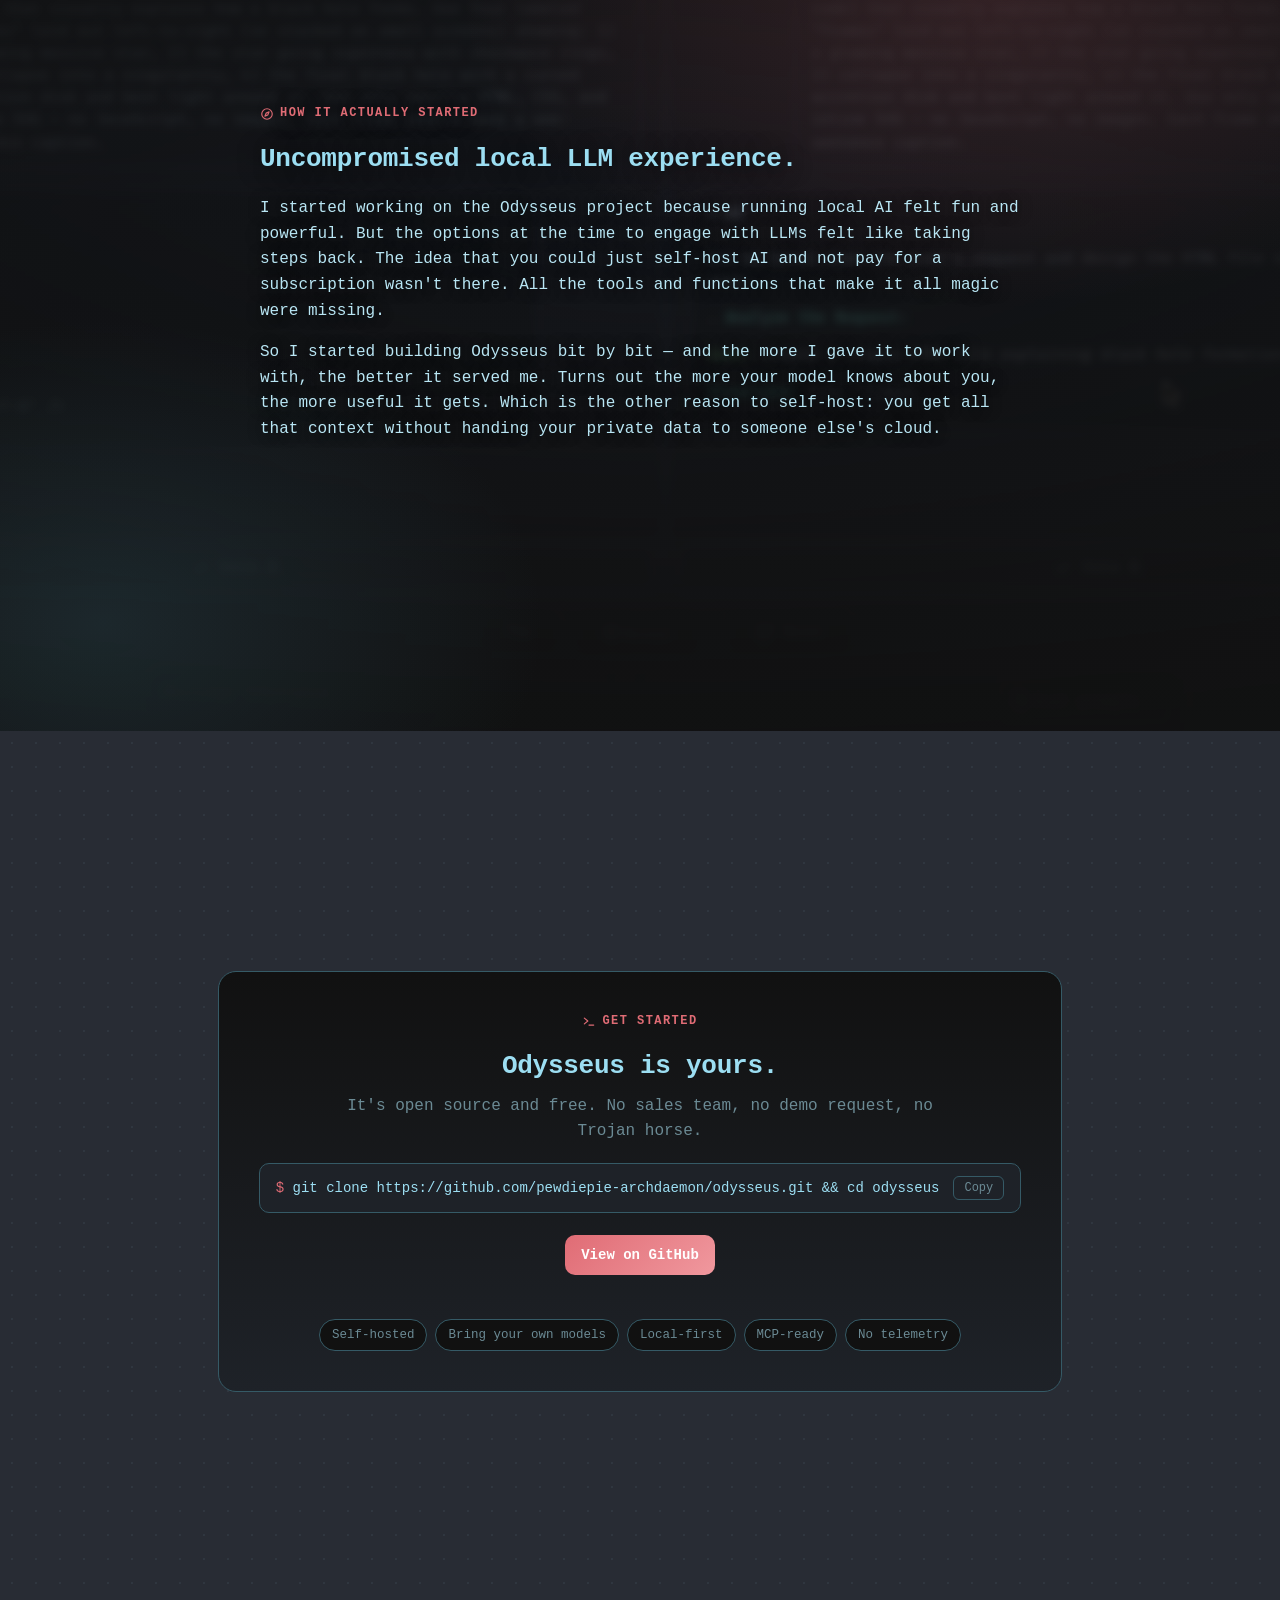
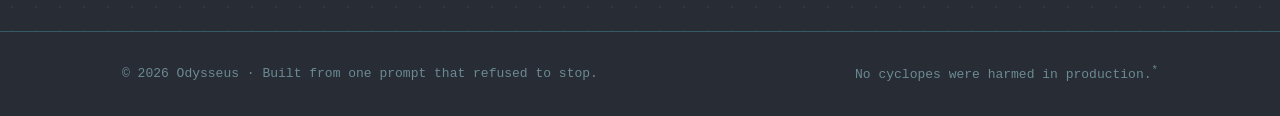
==== commit f2d43b08: "Merge remote-tracking branch 'origin/dev' into feat/notes-unified-images-mcp # Conflicts: #	app.py" ====
--- a/docs/index.html
+++ b/docs/index.html
@@ -25,9 +25,16 @@
     --radius: 8px;
   }
   * { box-sizing: border-box; }
-  html { scroll-behavior: smooth; scroll-snap-type: y mandatory; scroll-padding-top: 60px; }
-  /* Each section is a full-viewport "page" with its content centered, so only
-     one shows at a time and the snap is obvious. */
+  html { scroll-behavior: smooth; scroll-padding-top: 60px; }
+  /* REMOVED: "scroll-snap-type: y proximity"
+     The idea was: >>Each section is a full-viewport "page" with its content centered,
+     so only one shows at a time and the snap is obvious.<<
+
+     PROBLEM: sections easily grow taller than 100vh IRL
+     This cause forced jumps mid-read. It's intrusive UX.
+     The landing-page is not a PowerPoint presentation!
+
+     Preserved: CSS snap-points to avoid destroying code meta-data*/
   .hero, section {
     scroll-snap-align: start; min-height: 100vh;
     display: flex; flex-direction: column; justify-content: center;
@@ -266,7 +273,7 @@
   .shot .frame-dots { position: absolute; top: 10px; left: 12px; display: flex; gap: 5px; }
   .shot .frame-dots i { width: 8px; height: 8px; border-radius: 50%; background: #39414d; display: inline-block; }
 
-  /* Previews — expanding hover carousel that plays a video on hover */
+  /* Previews — expanding hover carousel that plays a video on hover/tap */
   .previews { display: flex; align-items: center; gap: 12px; height: 480px; max-width: 1000px; margin: 36px auto 0; }
   .preview-panel {
     position: relative; flex: 1 1 0; min-width: 0; height: 360px; overflow: hidden;
@@ -275,7 +282,7 @@
     transition: flex-grow .5s cubic-bezier(.2,.7,.2,1), height .5s cubic-bezier(.2,.7,.2,1), border-color .25s ease;
   }
   .previews:hover .preview-panel { flex-grow: 0.55; height: 300px; }
-  .preview-panel:hover, .preview-panel:focus-visible { flex-grow: 3.4 !important; height: 480px !important; border-color: var(--accent); }
+  .preview-panel:hover, .preview-panel:focus-visible, .preview-panel.is-active { flex-grow: 3.4 !important; height: 480px !important; border-color: var(--accent); }
   .preview-panel .ph {
     position: absolute; inset: 0; display: flex; flex-direction: column;
     align-items: center; justify-content: center; gap: 10px;
@@ -303,10 +310,11 @@
     white-space: normal; max-height: 0; opacity: 0; overflow: hidden;
     transition: max-height .4s ease, opacity .4s ease;
   }
-  .preview-panel:hover .label .desc, .preview-panel:focus-visible .label .desc { max-height: 64px; opacity: 1; }
+  .preview-panel:hover .label .desc, .preview-panel:focus-visible .label .desc, .preview-panel.is-active .label .desc { max-height: 64px; opacity: 1; }
   @media (max-width: 760px) {
-    .previews { flex-direction: column; height: auto; }
-    .preview-panel { height: 200px; flex: none; }
+    .previews { flex-direction: column; height: auto; touch-action: pan-y; }
+    .preview-panel { height: 190px; flex: none; width: 100%; }
+    .preview-panel.is-active { height: 280px !important; }
     .previews:hover .preview-panel, .preview-panel:hover { flex: none !important; }
     .preview-panel .label .desc { max-height: 64px; opacity: 1; }
   }
@@ -356,18 +364,29 @@
     display: inline-flex; align-items: center; gap: 14px; margin: 18px auto 8px;
     background: var(--bg2); border: 1px solid var(--border); border-radius: 10px;
     padding: 12px 16px; font-family: ui-monospace, monospace; font-size: 14px; color: var(--fg);
+    text-align: left;
   }
   .codeblock .prompt { color: var(--accent); }
+  .codeblock .copy-btn {
+    background: none; border: 1px solid var(--border); border-radius: 6px;
+    color: var(--muted); cursor: pointer; font-size: 12px; padding: 4px 10px;
+    font-family: inherit; transition: border-color .12s ease, color .12s ease;
+  }
+  .codeblock .copy-btn:hover { border-color: var(--accent); color: var(--fg); }
+  .codeblock .copy-btn.copied { border-color: var(--green); color: var(--green); }
   .pill-row { display: flex; gap: 8px; justify-content: center; flex-wrap: wrap; margin-top: 44px; }
   .pill { font-size: 12.5px; color: var(--muted); border: 1px solid var(--border); border-radius: 999px; padding: 5px 12px; background: var(--panel); }
 
-  footer { border-top: 1px solid var(--border); padding: 30px 0; color: var(--muted); font-size: 13px; }
+  footer { border-top: 1px solid var(--border); padding: 30px 0; color: var(--muted); font-size: 13px; scroll-snap-align: end; }
   footer .wrap { display: flex; justify-content: space-between; align-items: center; flex-wrap: wrap; gap: 12px; }
 
   @media (max-width: 820px) {
     .grid { grid-template-columns: repeat(2, 1fr); }
     .shotrow { grid-template-columns: 1fr; }
     .nav-links a:not(.btn) { display: none; }
+    .codeblock { display: flex; flex-wrap: wrap; gap: 8px; align-items: flex-start; overflow-wrap: anywhere; }
+    .codeblock > span { flex: 1 1 auto; min-width: 0; }
+    .codeblock .copy-btn { margin-left: auto; }
   }
   @media (max-width: 520px) {
     .grid { grid-template-columns: 1fr; }
@@ -390,7 +409,7 @@
         <a href="#testimonials">Testimonials</a>
         <a href="#how">How it started</a>
         <a href="#start">Get started</a>
-        <a class="btn" href="https://github.com/odysseus-ui/odysseus" target="_blank">
+        <a class="btn" href="https://github.com/pewdiepie-archdaemon/odysseus" target="_blank">
           <svg width="16" height="16" viewBox="0 0 24 24" fill="currentColor"><path d="M12 .5C5.7.5.5 5.7.5 12c0 5.1 3.3 9.4 7.9 10.9.6.1.8-.2.8-.6v-2c-3.2.7-3.9-1.5-3.9-1.5-.5-1.3-1.3-1.7-1.3-1.7-1-.7.1-.7.1-.7 1.2.1 1.8 1.2 1.8 1.2 1 1.8 2.7 1.3 3.4 1 .1-.8.4-1.3.7-1.6-2.6-.3-5.3-1.3-5.3-5.7 0-1.3.5-2.3 1.2-3.1-.1-.3-.5-1.5.1-3.1 0 0 1-.3 3.3 1.2a11.5 11.5 0 0 1 6 0C17.3 4.7 18.3 5 18.3 5c.6 1.6.2 2.8.1 3.1.8.8 1.2 1.8 1.2 3.1 0 4.4-2.7 5.4-5.3 5.7.4.4.8 1.1.8 2.2v3.3c0 .4.2.7.8.6 4.6-1.5 7.9-5.8 7.9-10.9C23.5 5.7 18.3.5 12 .5z"/></svg>
           GitHub
         </a>
@@ -418,7 +437,7 @@
       </p>
       <div class="hero-cta">
         <a class="btn primary" href="#start">Get started</a>
-        <a class="btn" href="https://github.com/odysseus-ui/odysseus" target="_blank">View on GitHub</a>
+        <a class="btn" href="https://github.com/pewdiepie-archdaemon/odysseus" target="_blank">View on GitHub</a>
       </div>
 
     </div>
@@ -579,13 +598,13 @@
     </div>
   </section>
 
-  <!-- PREVIEWS — hover to expand + play -->
+  <!-- PREVIEWS — hover/tap to expand + play -->
   <section id="previews">
     <div class="wrap">
       <div class="center">
         <div class="eyebrow"><svg viewBox="0 0 24 24" fill="none" stroke="currentColor" stroke-width="2" stroke-linecap="round" stroke-linejoin="round"><path d="M2 12s3.6-7 10-7 10 7 10 7-3.6 7-10 7-10-7-10-7z"/><circle cx="12" cy="12" r="3"/></svg>See it in action</div>
-        <h2 class="h">Hover to take a closer look</h2>
-        <p class="sub center">Each panel expands and plays its preview when you hover it.</p>
+        <h2 class="h">Hover or tap to take a closer look</h2>
+        <p class="sub center">Each panel expands and plays its preview when you hover or tap it. Swipe on mobile to move through them.</p>
       </div>
       <div class="previews">
         <div class="preview-panel" tabindex="0">
@@ -659,9 +678,9 @@
         <div class="eyebrow"><svg viewBox="0 0 24 24" fill="none" stroke="currentColor" stroke-width="2" stroke-linecap="round" stroke-linejoin="round"><path d="M4 17l6-5-6-5"/><path d="M12 19h8"/></svg>Get started</div>
         <h2 class="h" style="margin-bottom:6px;">Odysseus is yours.</h2>
         <p class="sub center" style="margin:0 auto;">It's open source and free. No sales team, no demo request, no Trojan horse.</p>
-        <div class="codeblock"><span class="prompt">$</span> git clone https://github.com/odysseus-ui/odysseus.git &amp;&amp; cd odysseus</div>
+        <div class="codeblock"><span><span class="prompt">$</span> git clone https://github.com/pewdiepie-archdaemon/odysseus.git &amp;&amp; cd odysseus</span><button class="copy-btn" data-copy="git clone https://github.com/pewdiepie-archdaemon/odysseus.git && cd odysseus">Copy</button></div>
         <div>
-          <a class="btn primary" href="https://github.com/odysseus-ui/odysseus" target="_blank" style="margin-top:14px;">View on GitHub</a>
+          <a class="btn primary" href="https://github.com/pewdiepie-archdaemon/odysseus" target="_blank" style="margin-top:14px;">View on GitHub</a>
         </div>
         <div class="pill-row">
           <span class="pill">Self-hosted</span>
@@ -771,22 +790,70 @@
       }
     })();
 
-    // Previews: hovering a panel expands it (CSS) and plays its video; the
+    // Previews: hovering/tapping a panel expands it (CSS) and plays its video; the
     // video only becomes visible once it actually starts playing, so missing
     // files just leave the labeled placeholder.
     (function () {
-      document.querySelectorAll('.preview-panel').forEach(function (p) {
+      var panels = [].slice.call(document.querySelectorAll('.preview-panel'));
+      if (!panels.length) return;
+      var active = -1;
+      function playPanel(p) {
         var v = p.querySelector('video');
         if (!v) return;
-        v.addEventListener('playing', function () { p.classList.add('has-video'); });
-        v.addEventListener('pause', function () { /* keep last frame */ });
-        var play = function () { var pr = v.play(); if (pr && pr.catch) pr.catch(function () {}); };
-        p.addEventListener('mouseenter', play);
-        p.addEventListener('focus', play);
-        p.addEventListener('mouseleave', function () { v.pause(); });
-        p.addEventListener('blur', function () { v.pause(); });
-        p.addEventListener('click', function () { if (v.paused) play(); else v.pause(); });
+        var pr = v.play();
+        if (pr && pr.catch) pr.catch(function () {});
+      }
+      function pausePanel(p) {
+        var v = p.querySelector('video');
+        if (v) v.pause();
+      }
+      function setActive(i, shouldPlay) {
+        active = (i + panels.length) % panels.length;
+        panels.forEach(function (panel, k) {
+          var on = k === active;
+          panel.classList.toggle('is-active', on);
+          panel.setAttribute('aria-expanded', on ? 'true' : 'false');
+          if (!on) pausePanel(panel);
+        });
+        if (shouldPlay !== false) playPanel(panels[active]);
+      }
+      panels.forEach(function (p, i) {
+        var v = p.querySelector('video');
+        if (v) {
+          v.addEventListener('playing', function () { p.classList.add('has-video'); });
+          v.addEventListener('pause', function () { /* keep last frame */ });
+        }
+        p.setAttribute('aria-expanded', 'false');
+        p.addEventListener('mouseenter', function () { setActive(i); });
+        p.addEventListener('focus', function () { setActive(i); });
+        p.addEventListener('mouseleave', function () {
+          if (!window.matchMedia || !window.matchMedia('(hover: none)').matches) {
+            p.classList.remove('is-active');
+            p.setAttribute('aria-expanded', 'false');
+            pausePanel(p);
+          }
+        });
+        p.addEventListener('blur', function () { pausePanel(p); });
+        p.addEventListener('click', function () { setActive(i); });
       });
+      var strip = document.querySelector('.previews');
+      var sx = null, sy = null;
+      if (strip) {
+        strip.addEventListener('touchstart', function (e) {
+          if (!e.touches.length) return;
+          sx = e.touches[0].clientX;
+          sy = e.touches[0].clientY;
+        }, { passive: true });
+        strip.addEventListener('touchend', function (e) {
+          if (sx === null || sy === null || !e.changedTouches.length) return;
+          var dx = e.changedTouches[0].clientX - sx;
+          var dy = e.changedTouches[0].clientY - sy;
+          if (Math.abs(dx) > 42 && Math.abs(dx) > Math.abs(dy) * 1.25) {
+            setActive((active < 0 ? 0 : active) + (dx < 0 ? 1 : -1));
+          }
+          sx = sy = null;
+        }, { passive: true });
+      }
     })();
 
     // Domino reveal: fade/slide each section in as it scrolls into view.
@@ -876,6 +943,18 @@
 
       show(0);
     })();
+
+    // Copy button for the codeblock command.
+    (function () {
+      var btn = document.querySelector('.codeblock .copy-btn');
+      if (!btn) return;
+      btn.addEventListener('click', function () {
+        navigator.clipboard.writeText(btn.getAttribute('data-copy')).then(function () {
+          btn.textContent = 'Copied!'; btn.classList.add('copied');
+          setTimeout(function () { btn.textContent = 'Copy'; btn.classList.remove('copied'); }, 2000);
+        });
+      });
+    })();
   </script>
 
 </body>
